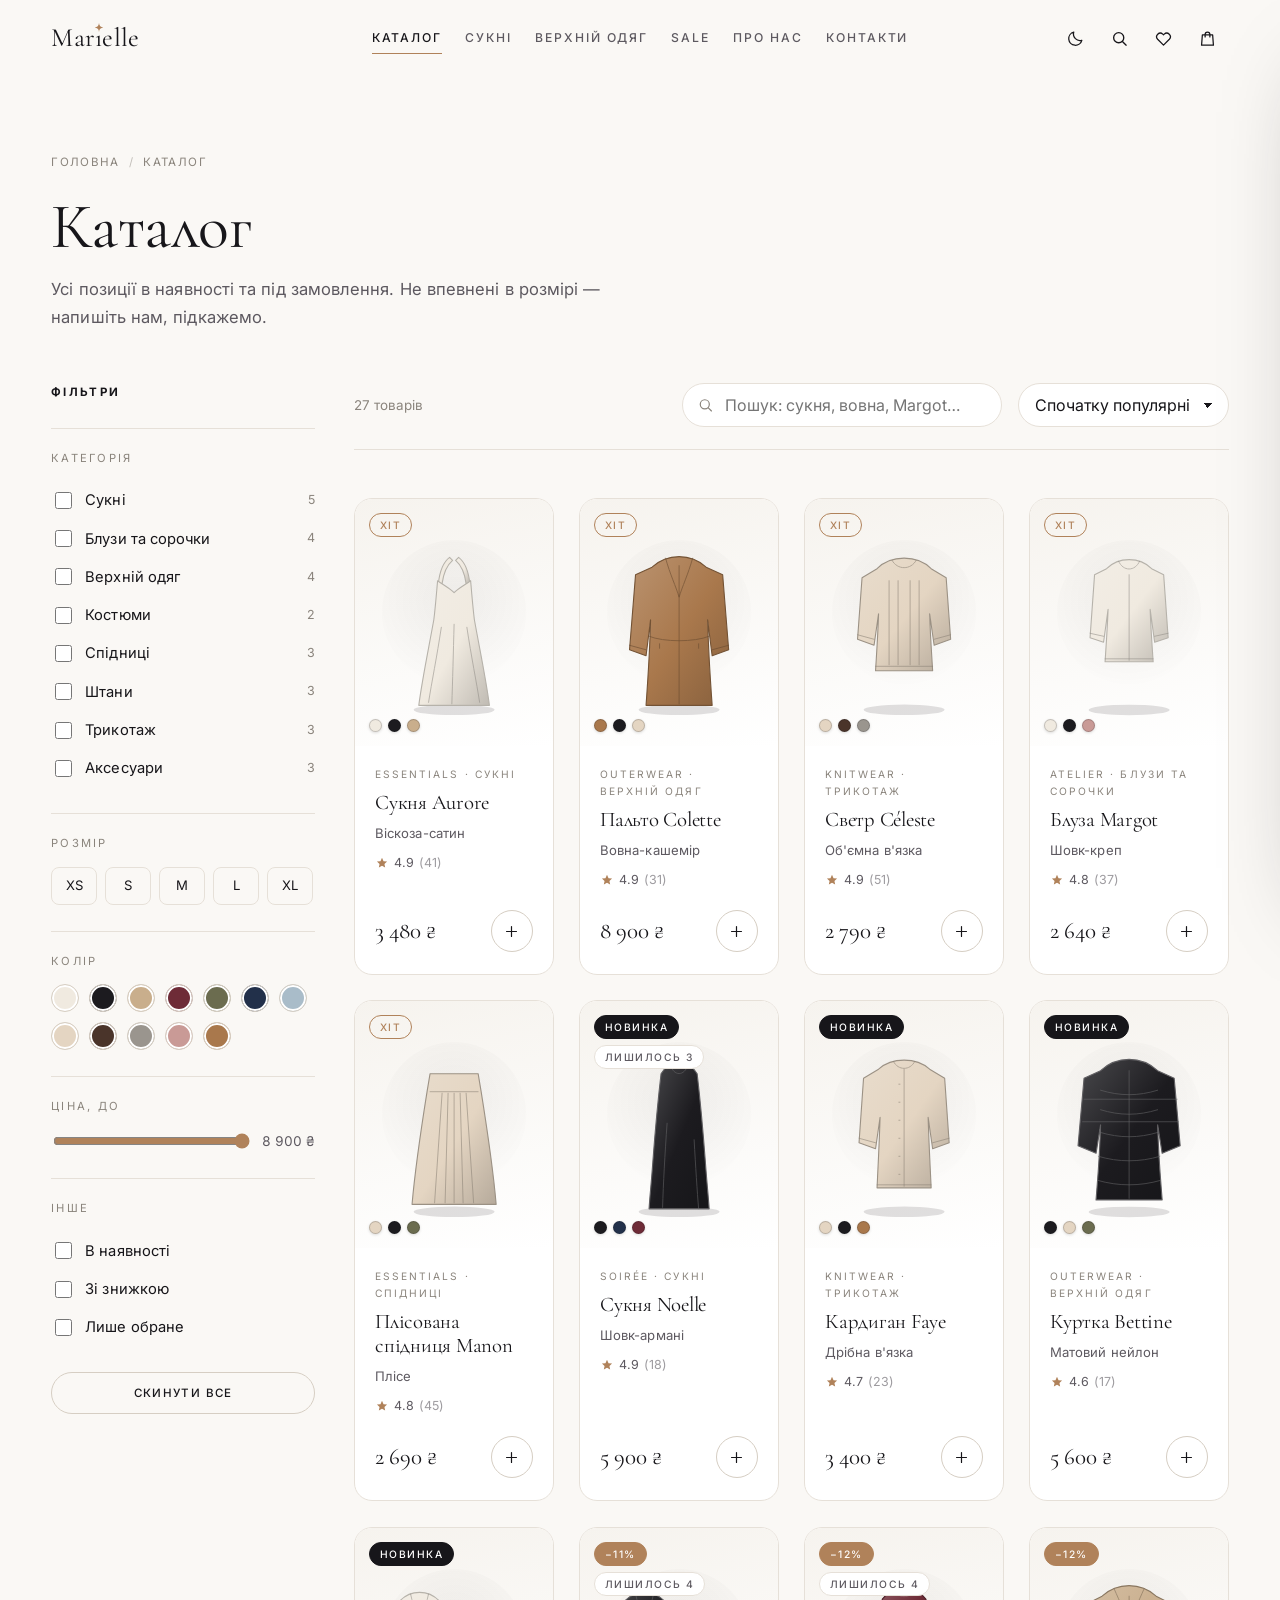
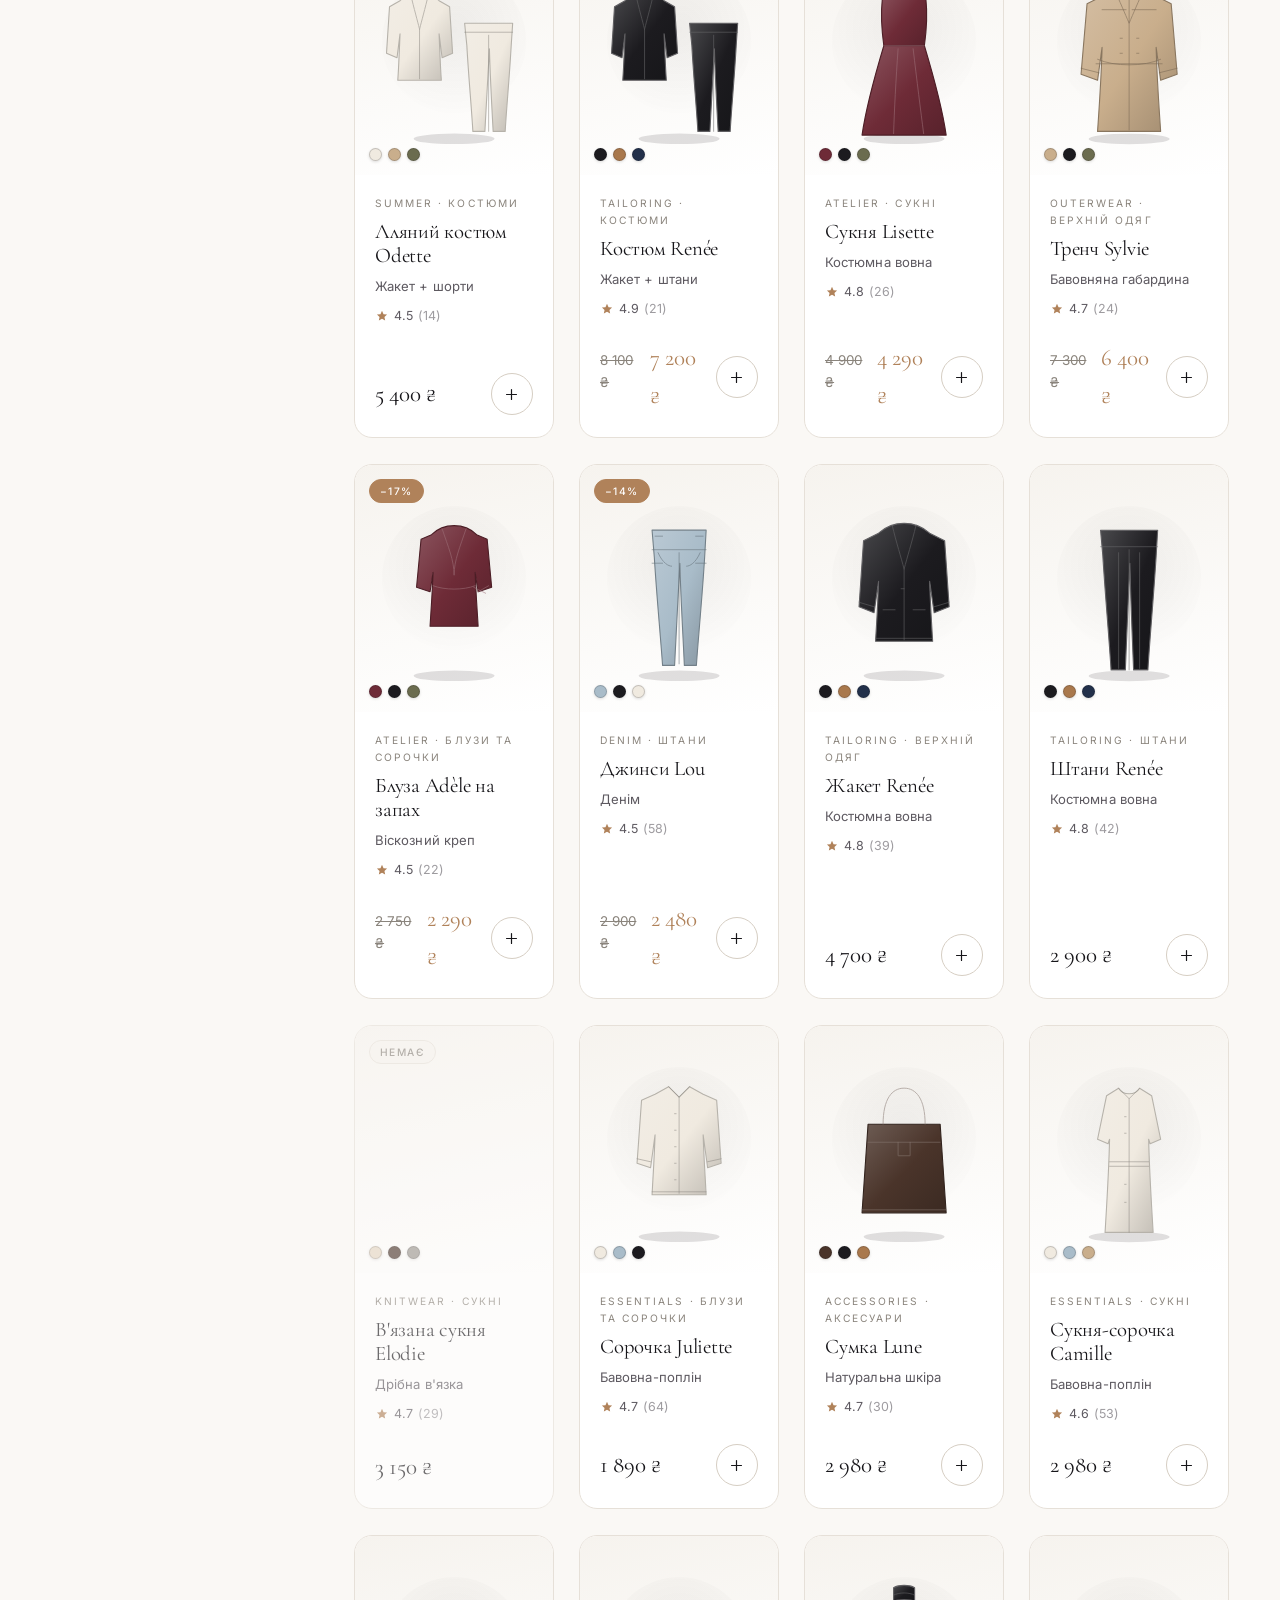
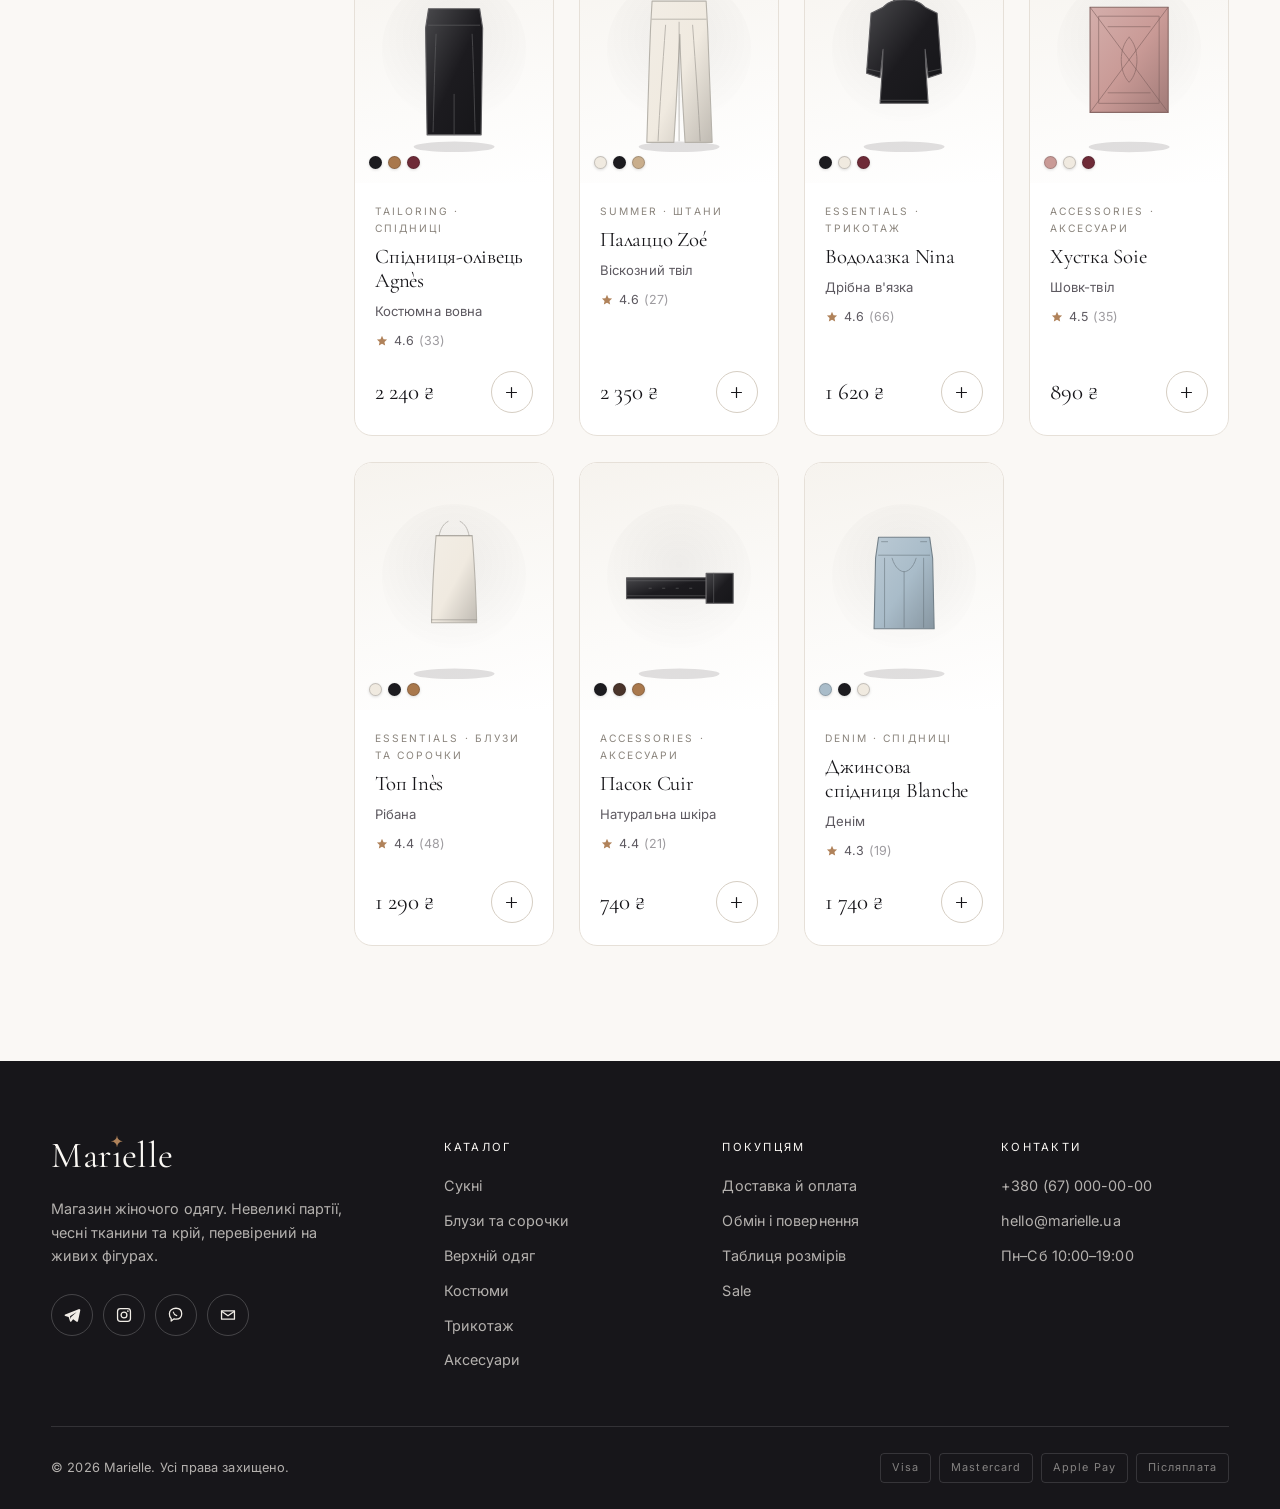
==== catalog.html @ ee78f5df "Marielle — сайт магазину жіночого одягу Статичний сайт без збірки: головна, каталог з фільтрами, сто" ====
<!DOCTYPE html>
<html lang="uk" data-theme="light">
<head>
<meta charset="utf-8">
<meta name="viewport" content="width=device-width, initial-scale=1, viewport-fit=cover">
<title>Каталог — Marielle</title>
<meta name="description" content="Каталог Marielle: сукні, блузи, верхній одяг, костюми, спідниці, штани, трикотаж та аксесуари. Фільтри за розміром, кольором і ціною.">
<meta name="theme-color" content="#FAF8F5">
<link rel="icon" href="favicon.svg" type="image/svg+xml">
<link rel="preconnect" href="https://fonts.googleapis.com">
<link rel="preconnect" href="https://fonts.gstatic.com" crossorigin>
<link href="https://fonts.googleapis.com/css2?family=Cormorant+Garamond:ital,wght@0,300;0,400;0,500;0,600;1,300;1,400&family=Inter:wght@300;400;500;600&display=swap" rel="stylesheet">
<link rel="stylesheet" href="css/style.css">
</head>

<body>
<a class="skip-link" href="#main">Перейти до вмісту</a>

<svg class="hidden" aria-hidden="true" focusable="false"><defs>
  <symbol id="spark" viewBox="0 0 100 100"><path fill="currentColor" d="M50 1 Q53.6 46.4 99 50 Q53.6 53.6 50 99 Q46.4 53.6 1 50 Q46.4 46.4 50 1 Z"/></symbol>
  <symbol id="i-search" viewBox="0 0 24 24"><circle cx="11" cy="11" r="6.4" fill="none" stroke="currentColor" stroke-width="1.7"/><path fill="none" stroke="currentColor" stroke-width="1.7" stroke-linecap="round" d="m16 16 4.4 4.4"/></symbol>
  <symbol id="i-heart-o" viewBox="0 0 24 24"><path fill="none" stroke="currentColor" stroke-width="1.6" stroke-linecap="round" stroke-linejoin="round" d="M12 20.4 4.6 13a4.6 4.6 0 0 1 6.5-6.5l.9.9.9-.9A4.6 4.6 0 0 1 19.4 13Z"/></symbol>
  <symbol id="i-arr" viewBox="0 0 24 24"><path fill="none" stroke="currentColor" stroke-width="1.6" stroke-linecap="round" stroke-linejoin="round" d="M5 12h14m-6-6 6 6-6 6"/></symbol>
  <symbol id="i-filter" viewBox="0 0 24 24"><path fill="none" stroke="currentColor" stroke-width="1.7" stroke-linecap="round" d="M4 7h16M7 12h10M10 17h4"/></symbol>
  <symbol id="i-tg" viewBox="0 0 24 24"><path fill="currentColor" d="M21.6 4.1 2.9 11.3c-.9.35-.9 1.62.02 1.93l4.6 1.53 1.77 5.5c.26.8 1.3.98 1.82.32l2.4-3.05 4.6 3.4c.7.5 1.7.12 1.87-.73l3.1-14.5c.2-.9-.7-1.65-1.5-1.3Zm-3.3 3.8-7.1 6.4c-.25.22-.4.53-.44.86l-.25 2.3-1.2-3.7 9-5.86Z"/></symbol>
  <symbol id="i-ig" viewBox="0 0 24 24"><path fill="none" stroke="currentColor" stroke-width="1.7" d="M7.2 3.4h9.6a3.8 3.8 0 0 1 3.8 3.8v9.6a3.8 3.8 0 0 1-3.8 3.8H7.2a3.8 3.8 0 0 1-3.8-3.8V7.2a3.8 3.8 0 0 1 3.8-3.8Z"/><circle cx="12" cy="12" r="3.9" fill="none" stroke="currentColor" stroke-width="1.7"/><circle cx="17.2" cy="6.9" r="1.1" fill="currentColor"/></symbol>
  <symbol id="i-vb" viewBox="0 0 24 24"><path fill="none" stroke="currentColor" stroke-width="1.7" stroke-linecap="round" stroke-linejoin="round" d="M12 3c4.6 0 7.6 2.8 7.6 7.2 0 4.4-3 7.2-7.6 7.2-.9 0-1.7-.1-2.5-.3L5.6 20v-3.4C4 15.3 3.2 13.3 3.2 10.2 3.2 5.8 7 3 12 3Z"/><path fill="none" stroke="currentColor" stroke-width="1.5" stroke-linecap="round" d="M8.4 8.2c.6 2.6 2 4 4.6 4.6"/></symbol>
  <symbol id="i-ml" viewBox="0 0 24 24"><path fill="none" stroke="currentColor" stroke-width="1.7" stroke-linejoin="round" d="M3.4 6.4h17.2v11.2H3.4Z"/><path fill="none" stroke="currentColor" stroke-width="1.7" stroke-linecap="round" stroke-linejoin="round" d="m3.4 7 8.6 6 8.6-6"/></symbol>
</defs></svg>

<header class="header">
  <div class="wrap header__bar">
    <a class="logo header__logo" href="index.html" aria-label="Marielle — на головну">
      <span>Mar<span class="logo__i">ı<span class="logo__spark"><svg viewBox="0 0 100 100"><use href="#spark"/></svg></span></span>elle</span>
    </a>
    <nav class="nav" aria-label="Головне меню">
      <a class="nav__link" href="catalog.html">Каталог</a>
      <a class="nav__link" href="catalog.html?cat=dress">Сукні</a>
      <a class="nav__link" href="catalog.html?cat=outer">Верхній одяг</a>
      <a class="nav__link" href="catalog.html?sale=1">Sale</a>
      <a class="nav__link" href="index.html#about">Про нас</a>
      <a class="nav__link" href="index.html#contacts">Контакти</a>
    </nav>
    <div class="header__tools">
      <button class="icon-btn" type="button" data-theme-toggle aria-label="Змінити тему"></button>
      <a class="icon-btn" href="#search" aria-label="Пошук"><svg><use href="#i-search"/></svg></a>
      <a class="icon-btn" href="catalog.html?fav=1" aria-label="Обране"><svg><use href="#i-heart-o"/></svg><span class="icon-btn__count" data-fav-count>0</span></a>
      <button class="icon-btn" type="button" data-cart-open aria-label="Кошик">
        <svg viewBox="0 0 24 24" fill="none" stroke="currentColor" stroke-width="1.6" stroke-linecap="round" stroke-linejoin="round"><path d="M5.5 7.5h13l1 13h-15Z"/><path d="M9 10V6.8a3 3 0 0 1 6 0V10"/></svg>
        <span class="icon-btn__count" data-cart-count>0</span>
      </button>
      <button class="icon-btn burger" type="button" data-menu-open aria-label="Меню" aria-expanded="false">
        <svg viewBox="0 0 24 24" fill="none" stroke="currentColor" stroke-width="1.7" stroke-linecap="round"><path d="M4 7h16M4 12h16M4 17h16"/></svg>
      </button>
    </div>
  </div>
</header>

<div class="mnav" role="dialog" aria-modal="true" aria-label="Меню">
  <div class="wrap mnav__top">
    <a class="logo" href="index.html"><span>Mar<span class="logo__i">ı<span class="logo__spark"><svg viewBox="0 0 100 100"><use href="#spark"/></svg></span></span>elle</span></a>
    <button class="icon-btn" type="button" data-menu-close aria-label="Закрити меню">
      <svg viewBox="0 0 24 24" fill="none" stroke="currentColor" stroke-width="1.8" stroke-linecap="round"><path d="M6 6l12 12M18 6 6 18"/></svg>
    </button>
  </div>
  <div class="wrap mnav__body">
    <a class="mnav__link" href="catalog.html">Каталог <span>усі товари</span></a>
    <a class="mnav__link" href="catalog.html?cat=dress">Сукні</a>
    <a class="mnav__link" href="catalog.html?cat=blouse">Блузи</a>
    <a class="mnav__link" href="catalog.html?cat=outer">Верхній одяг</a>
    <a class="mnav__link" href="catalog.html?cat=knit">Трикотаж</a>
    <a class="mnav__link" href="catalog.html?sale=1">Sale <span>знижки</span></a>
    <a class="mnav__link" href="index.html#about">Про нас</a>
    <a class="mnav__link" href="index.html#contacts">Контакти</a>
    <div class="mnav__foot">
      <div class="mnav__tools">
        <a class="icon-btn" href="catalog.html#search" aria-label="Пошук"><svg><use href="#i-search"/></svg></a>
        <a class="icon-btn" href="catalog.html?fav=1" aria-label="Обране"><svg><use href="#i-heart-o"/></svg><span class="icon-btn__count" data-fav-count>0</span></a>
        <button class="icon-btn" type="button" data-theme-toggle aria-label="Змінити тему"></button>
      </div>
      <a class="btn btn--block" href="tel:+380670000000">Подзвонити</a>
      <a class="btn btn--ghost btn--block" href="https://t.me/marielle_ua" target="_blank" rel="noopener">Написати в Telegram</a>
    </div>
  </div>
</div>

<main id="main">
  <div class="wrap page-head">
    <nav class="crumbs" aria-label="Навігаційний ланцюжок">
      <a href="index.html">Головна</a><i>/</i><span data-crumb>Каталог</span>
    </nav>
    <h1 data-title>Каталог</h1>
    <p class="lead" data-subtitle style="max-width:56ch">Усі позиції в наявності та під замовлення. Не впевнені в розмірі — напишіть нам, підкажемо.</p>
  </div>

  <div class="wrap shop">
    <!-- ---------- ФІЛЬТРИ ---------- -->
    <aside class="filters" aria-label="Фільтри">
      <div style="display:flex;align-items:center;justify-content:space-between">
        <strong style="font-size:.72rem;letter-spacing:.2em;text-transform:uppercase">Фільтри</strong>
        <button class="icon-btn filters__close hidden" type="button" data-filters-close aria-label="Закрити фільтри">
          <svg viewBox="0 0 24 24" fill="none" stroke="currentColor" stroke-width="1.8" stroke-linecap="round"><path d="M6 6l12 12M18 6 6 18"/></svg>
        </button>
      </div>

      <div class="fgroup">
        <div class="fgroup__h">Категорія</div>
        <div data-f-cats></div>
      </div>

      <div class="fgroup">
        <div class="fgroup__h">Розмір</div>
        <div class="fsize" data-f-sizes></div>
      </div>

      <div class="fgroup">
        <div class="fgroup__h">Колір</div>
        <div class="fcol" data-f-colors></div>
      </div>

      <div class="fgroup">
        <div class="fgroup__h">Ціна, до</div>
        <div class="frange">
          <input type="range" data-f-price aria-label="Максимальна ціна">
          <span class="frange__v" data-f-price-v></span>
        </div>
      </div>

      <div class="fgroup">
        <div class="fgroup__h">Інше</div>
        <label class="fopt"><input type="checkbox" data-f-instock> В наявності</label>
        <label class="fopt"><input type="checkbox" data-f-sale> Зі знижкою</label>
        <label class="fopt"><input type="checkbox" data-f-fav> Лише обране</label>
      </div>

      <button class="btn btn--ghost btn--block btn--sm" type="button" data-f-reset>Скинути все</button>
    </aside>

    <!-- ---------- РЕЗУЛЬТАТИ ---------- -->
    <div>
      <div class="shop__bar" id="search">
        <span class="shop__count" data-count></span>
        <button class="btn btn--ghost btn--sm fbtn" type="button" data-filters-open>
          <svg style="width:16px;height:16px"><use href="#i-filter"/></svg> Фільтри
        </button>
        <div class="search">
          <svg><use href="#i-search"/></svg>
          <input type="search" data-q placeholder="Пошук: сукня, вовна, Margot…" aria-label="Пошук по каталогу">
        </div>
        <select class="sort" data-sort aria-label="Сортування">
          <option value="pop">Спочатку популярні</option>
          <option value="new">Спочатку новинки</option>
          <option value="cheap">Дешевші спочатку</option>
          <option value="rich">Дорожчі спочатку</option>
          <option value="rate">За оцінкою</option>
        </select>
      </div>

      <div class="chips" data-chips></div>
      <div class="grid" data-results></div>
    </div>
  </div>
</main>

<footer class="foot">
  <div class="wrap">
    <div class="foot__top">
      <div>
        <a class="logo foot__logo" href="index.html"><span>Mar<span class="logo__i">ı<span class="logo__spark"><svg viewBox="0 0 100 100"><use href="#spark"/></svg></span></span>elle</span></a>
        <p class="foot__about">Магазин жіночого одягу. Невеликі партії, чесні тканини та крій, перевірений на живих фігурах.</p>
        <div class="foot__soc">
          <a href="https://t.me/marielle_ua" target="_blank" rel="noopener" aria-label="Telegram"><svg><use href="#i-tg"/></svg></a>
          <a href="https://instagram.com/marielle.ua" target="_blank" rel="noopener" aria-label="Instagram"><svg><use href="#i-ig"/></svg></a>
          <a href="viber://chat?number=%2B380670000000" aria-label="Viber"><svg><use href="#i-vb"/></svg></a>
          <a href="mailto:hello@marielle.ua" aria-label="E-mail"><svg><use href="#i-ml"/></svg></a>
        </div>
      </div>
      <div>
        <div class="foot__h">Каталог</div>
        <div class="foot__l">
          <a href="catalog.html?cat=dress">Сукні</a>
          <a href="catalog.html?cat=blouse">Блузи та сорочки</a>
          <a href="catalog.html?cat=outer">Верхній одяг</a>
          <a href="catalog.html?cat=suit">Костюми</a>
          <a href="catalog.html?cat=knit">Трикотаж</a>
          <a href="catalog.html?cat=acc">Аксесуари</a>
        </div>
      </div>
      <div>
        <div class="foot__h">Покупцям</div>
        <div class="foot__l">
          <a href="index.html#faq">Доставка й оплата</a>
          <a href="index.html#faq">Обмін і повернення</a>
          <a href="index.html#faq">Таблиця розмірів</a>
          <a href="catalog.html?sale=1">Sale</a>
        </div>
      </div>
      <div>
        <div class="foot__h">Контакти</div>
        <div class="foot__l">
          <a href="tel:+380670000000">+380 (67) 000-00-00</a>
          <a href="mailto:hello@marielle.ua">hello@marielle.ua</a>
          <span>Пн–Сб 10:00–19:00</span>
        </div>
      </div>
    </div>
    <div class="foot__bot">
      <span>© <span data-year>2026</span> Marielle. Усі права захищено.</span>
      <div class="foot__pay"><span>Visa</span><span>Mastercard</span><span>Apple Pay</span><span>Післяплата</span></div>
    </div>
  </div>
</footer>

<div class="overlay"></div>
<aside class="drawer" role="dialog" aria-modal="true" aria-label="Кошик" aria-hidden="true">
  <div class="drawer__top">
    <h3>Кошик</h3>
    <button class="icon-btn" type="button" data-cart-close aria-label="Закрити кошик">
      <svg viewBox="0 0 24 24" fill="none" stroke="currentColor" stroke-width="1.8" stroke-linecap="round"><path d="M6 6l12 12M18 6 6 18"/></svg>
    </button>
  </div>
  <div class="drawer__body" data-cart-body></div>
  <div class="drawer__foot">
    <div class="drawer__row"><span>Разом</span><b data-cart-total>0 ₴</b></div>
    <div class="drawer__ship" data-cart-ship></div>
    <button class="btn btn--block" type="button" data-cart-order disabled>Оформити замовлення</button>
    <p class="drawer__note">Замовлення скопіюється в буфер і відкриється Telegram — залишиться натиснути «Надіслати».</p>
  </div>
</aside>

<script src="js/data.js"></script>
<script src="js/art.js"></script>
<script src="js/app.js"></script>
<script src="js/catalog.js"></script>
</body>
</html>
---- css/style.css ----
/* ============================================================
   MARIELLE — стилі
   Порядок: змінні → база → типографіка → службові → хедер →
   герой → секції → картки → каталог → товар → форма →
   футер → шухляди → адаптив (телефон / планшет / ТВ)
   ============================================================ */

/* ============================================================
   1. ЗМІННІ
   ============================================================ */
:root {
  /* фірмові кольори */
  --ink:        #17161A;
  --ink-soft:   #3A383F;
  --gold:       #B0825A;
  --gold-lt:    #D8B792;
  --gold-dk:    #8F6740;
  --ivory:      #FAF8F5;
  --paper:      #FFFFFF;
  --line:       #E6E0D8;
  --muted:      #8A847C;

  /* семантика (світла тема) */
  --bg:         var(--ivory);
  --bg-2:       #F2EEE8;
  --surface:    var(--paper);
  --surface-2:  #F6F3EE;
  --text:       var(--ink);
  --text-2:     #5D5960;
  --text-3:     var(--muted);
  --border:     var(--line);
  --border-2:   #D6CEC3;
  --accent:     var(--gold);
  --accent-ink: #FFFFFF;
  --shadow-1:   0 1px 2px rgba(23,22,26,.04), 0 8px 24px -12px rgba(23,22,26,.16);
  --shadow-2:   0 2px 6px rgba(23,22,26,.06), 0 28px 60px -28px rgba(23,22,26,.28);
  --shadow-3:   0 40px 90px -40px rgba(23,22,26,.4);

  /* типографіка */
  --ff-display: 'Cormorant Garamond', 'Times New Roman', Georgia, serif;
  --ff-ui:      'Inter', -apple-system, BlinkMacSystemFont, 'Segoe UI', Roboto, sans-serif;

  /* ритм */
  --wrap:       1280px;
  --gut:        clamp(20px, 4vw, 56px);
  --sec:        clamp(72px, 9vw, 148px);
  --r-s:        4px;
  --r-m:        8px;
  --r-l:        18px;
  --r-xl:       28px;

  --t-fast:     .18s cubic-bezier(.4,0,.2,1);
  --t:          .34s cubic-bezier(.22,.61,.36,1);
  --t-slow:     .7s cubic-bezier(.22,.61,.36,1);

  --hdr:        76px;
  color-scheme: light;
}

[data-theme="dark"] {
  --bg:         #0F0E12;
  --bg-2:       #141318;
  --surface:    #17161C;
  --surface-2:  #1D1C23;
  --text:       #EFEBE5;
  --text-2:     #B6B0A8;
  --text-3:     #85807A;
  --border:     #2A2830;
  --border-2:   #383540;
  --accent:     #C79462;
  --accent-ink: #14131A;
  --shadow-1:   0 1px 2px rgba(0,0,0,.5), 0 10px 26px -14px rgba(0,0,0,.8);
  --shadow-2:   0 2px 8px rgba(0,0,0,.5), 0 30px 64px -30px rgba(0,0,0,.9);
  --shadow-3:   0 44px 96px -44px rgba(0,0,0,.95);
  color-scheme: dark;
}

/* ============================================================
   2. БАЗА
   ============================================================ */
*, *::before, *::after { box-sizing: border-box; }

html {
  -webkit-text-size-adjust: 100%;
  scroll-behavior: smooth;
  scroll-padding-top: calc(var(--hdr) + 16px);
}
@media (prefers-reduced-motion: reduce) {
  html { scroll-behavior: auto; }
  *, *::before, *::after {
    animation-duration: .01ms !important;
    animation-iteration-count: 1 !important;
    transition-duration: .01ms !important;
  }
}

body {
  margin: 0;
  background: var(--bg);
  color: var(--text);
  font: 400 16px/1.65 var(--ff-ui);
  letter-spacing: .005em;
  overflow-x: hidden;
  transition: background var(--t), color var(--t);
  -webkit-font-smoothing: antialiased;
}
body.is-locked { overflow: hidden; }

img, svg, video { max-width: 100%; display: block; }
a { color: inherit; text-decoration: none; }
button, input, select, textarea { font: inherit; color: inherit; }
button { cursor: pointer; background: none; border: 0; padding: 0; }
:focus-visible { outline: 2px solid var(--accent); outline-offset: 3px; border-radius: 2px; }
::selection { background: var(--gold); color: #fff; }
.hidden { display: none !important; }

.skip-link {
  position: fixed; top: -100px; left: 16px; z-index: 999;
  background: var(--ink); color: #fff; padding: 12px 18px; border-radius: var(--r-m);
  transition: top var(--t-fast);
}
.skip-link:focus { top: 16px; }

.wrap { width: 100%; max-width: var(--wrap); margin-inline: auto; padding-inline: var(--gut); }

/* ============================================================
   3. ТИПОГРАФІКА
   ============================================================ */
h1, h2, h3, h4 {
  font-family: var(--ff-display);
  font-weight: 400;
  line-height: 1.08;
  letter-spacing: -.012em;
  margin: 0 0 .4em;
}
h1 { font-size: clamp(3.1rem, 8.4vw, 7.4rem); }
h2 { font-size: clamp(2.3rem, 5vw, 4.1rem); }
h3 { font-size: clamp(1.4rem, 2.2vw, 1.95rem); }
h4 { font-size: clamp(1.15rem, 1.5vw, 1.35rem); }
p  { margin: 0 0 1em; }
p:last-child { margin-bottom: 0; }

.serif   { font-family: var(--ff-display); }
.italic  { font-style: italic; }
.accent  { color: var(--accent); }
.lead    { font-size: clamp(1.02rem, 1.3vw, 1.2rem); color: var(--text-2); line-height: 1.7; }

.eyebrow {
  display: inline-flex; align-items: center; gap: 10px;
  font-size: .72rem; font-weight: 500;
  letter-spacing: .28em; text-transform: uppercase;
  color: var(--text-3);
}
.eyebrow::before {
  content: ''; width: 34px; height: 1px; background: var(--accent); flex: none;
}
.eyebrow--plain::before { display: none; }

.sec-head {
  display: flex; align-items: flex-end; justify-content: space-between;
  gap: 32px; flex-wrap: wrap; margin-bottom: clamp(36px, 4vw, 64px);
}
.sec-head__t { max-width: 46ch; }
.sec-head h2 { margin: .28em 0 0; }
.sec-head p  { margin-top: 14px; max-width: 52ch; color: var(--text-2); }

.rule { height: 1px; background: var(--border); border: 0; margin: 0; }

/* ============================================================
   4. КНОПКИ, ЗНАЧКИ
   ============================================================ */
.btn {
  --bg-b: var(--ink); --fg-b: #fff; --bd-b: var(--ink);
  position: relative; display: inline-flex; align-items: center; justify-content: center;
  gap: 10px; min-height: 52px; padding: 0 30px;
  background: var(--bg-b); color: var(--fg-b);
  border: 1px solid var(--bd-b); border-radius: 999px;
  font-size: .82rem; font-weight: 500; letter-spacing: .12em; text-transform: uppercase;
  white-space: nowrap; overflow: hidden; isolation: isolate;
  transition: color var(--t-fast), border-color var(--t-fast), transform var(--t-fast), box-shadow var(--t);
}
.btn::after {
  content: ''; position: absolute; inset: 0; z-index: -1;
  background: var(--accent);
  transform: translateY(101%); transition: transform var(--t);
}
.btn:hover::after { transform: translateY(0); }
.btn:hover { color: #fff; border-color: var(--accent); box-shadow: var(--shadow-2); }
.btn:active { transform: translateY(1px); }
.btn[disabled] { opacity: .4; pointer-events: none; }

.btn--gold  { --bg-b: var(--accent); --fg-b: #fff; --bd-b: var(--accent); }
.btn--gold::after { background: var(--ink); }
.btn--ghost { --bg-b: transparent; --fg-b: var(--text); --bd-b: var(--border-2); }
.btn--light { --bg-b: #fff; --fg-b: var(--ink); --bd-b: #fff; }
.btn--sm    { min-height: 42px; padding: 0 20px; font-size: .72rem; }
.btn--lg    { min-height: 60px; padding: 0 40px; }
.btn--block { display: flex; width: 100%; }

.link-u {
  display: inline-flex; align-items: center; gap: 9px;
  font-size: .78rem; font-weight: 500; letter-spacing: .16em; text-transform: uppercase;
  padding-bottom: 4px; border-bottom: 1px solid var(--border-2);
  transition: color var(--t-fast), border-color var(--t-fast), gap var(--t-fast);
}
.link-u:hover { color: var(--accent); border-color: var(--accent); gap: 14px; }
.link-u svg { width: 16px; height: 16px; }

.badge {
  display: inline-flex; align-items: center; height: 24px; padding: 0 10px;
  background: var(--surface); color: var(--text-2);
  border: 1px solid var(--border); border-radius: 999px;
  font-size: .64rem; font-weight: 500; letter-spacing: .14em; text-transform: uppercase;
}
.badge--new  { background: var(--ink); color: #fff; border-color: var(--ink); }
.badge--sale { background: var(--accent); color: #fff; border-color: var(--accent); }
.badge--hit  { background: transparent; color: var(--accent); border-color: var(--accent); }
.badge--out  { background: var(--surface-2); color: var(--text-3); }

.icon-btn {
  position: relative; display: inline-grid; place-items: center;
  width: 42px; height: 42px; border-radius: 999px;
  color: var(--text); border: 1px solid transparent;
  transition: background var(--t-fast), border-color var(--t-fast), color var(--t-fast);
}
.icon-btn:hover { background: var(--surface-2); border-color: var(--border); color: var(--accent); }
.icon-btn svg { width: 19px; height: 19px; }
.icon-btn__count {
  position: absolute; top: 2px; right: 2px;
  min-width: 17px; height: 17px; padding: 0 4px;
  display: grid; place-items: center;
  background: var(--accent); color: #fff;
  border-radius: 999px; font-size: .62rem; font-weight: 600; line-height: 1;
  opacity: 0; transform: scale(.4); transition: opacity var(--t-fast), transform var(--t);
}
.icon-btn__count.is-on { opacity: 1; transform: scale(1); }

/* ============================================================
   5. ЛОГОТИП
   ============================================================ */
.logo {
  display: inline-flex; align-items: baseline;
  font-family: var(--ff-display); font-weight: 400;
  font-size: 2rem; line-height: 1; letter-spacing: .012em;
  color: var(--text); white-space: nowrap;
}
.logo__i { position: relative; display: inline-block; }
/* «іскра» замість крапки над i */
.logo__spark {
  position: absolute; left: 50%; bottom: .74em;
  width: .34em; height: .34em; transform: translateX(-50%);
  color: var(--accent); pointer-events: none;
}
.logo__spark svg { width: 100%; height: 100%; display: block; }
.logo:hover .logo__spark { animation: twinkle 1.1s ease-in-out; }
@keyframes twinkle {
  0%, 100% { transform: translateX(-50%) scale(1) rotate(0); }
  45%      { transform: translateX(-50%) scale(1.5) rotate(90deg); }
}
.logo__sub {
  display: block; margin-top: .55em;
  font-family: var(--ff-ui); font-size: .58rem; font-weight: 400;
  letter-spacing: .58em; text-indent: .58em; text-transform: uppercase;
  color: var(--text-3);
}
.logo--stack { flex-direction: column; align-items: center; }

/* ============================================================
   6. ХЕДЕР
   ============================================================ */
.header {
  position: fixed; inset: 0 0 auto; z-index: 90;
  background: transparent;
  border-bottom: 1px solid transparent;
  transition: background var(--t), border-color var(--t), backdrop-filter var(--t);
}
.header.is-stuck {
  background: color-mix(in srgb, var(--bg) 86%, transparent);
  backdrop-filter: saturate(1.4) blur(16px);
  -webkit-backdrop-filter: saturate(1.4) blur(16px);
  border-bottom-color: var(--border);
}
.header__bar {
  display: grid; grid-template-columns: 1fr auto 1fr; align-items: center;
  gap: 24px; height: var(--hdr);
}
.header__logo { font-size: 1.65rem; justify-self: start; }
.header__tools { display: flex; align-items: center; gap: 2px; justify-self: end; }

.nav { display: flex; align-items: center; gap: clamp(14px, 1.8vw, 32px); }
.nav__link {
  position: relative; padding: 6px 0;
  font-size: .76rem; font-weight: 500; letter-spacing: .16em; text-transform: uppercase;
  color: var(--text-2); transition: color var(--t-fast);
}
.nav__link::after {
  content: ''; position: absolute; left: 0; right: 100%; bottom: 0;
  height: 1px; background: var(--accent); transition: right var(--t);
}
.nav__link:hover { color: var(--text); }
.nav__link:hover::after, .nav__link.is-active::after { right: 0; }
.nav__link.is-active { color: var(--text); }

.burger { display: none; }

/* мобільне меню */
.mnav {
  position: fixed; inset: 0; z-index: 120;
  background: var(--bg);
  display: flex; flex-direction: column;
  opacity: 0; visibility: hidden; transform: translateY(-14px);
  transition: opacity var(--t), transform var(--t), visibility var(--t);
  overflow-y: auto; overscroll-behavior: contain;
}
.mnav.is-open { opacity: 1; visibility: visible; transform: none; }
.mnav__top { display: flex; align-items: center; justify-content: space-between; height: var(--hdr); }
/* відступи мусять дублювати .wrap — скорочений padding його перекриває */
.mnav__body { padding: 20px var(--gut) 48px; display: flex; flex-direction: column; }
.mnav__link {
  display: flex; align-items: baseline; justify-content: space-between; gap: 16px;
  padding: 20px 0; border-bottom: 1px solid var(--border);
  font-family: var(--ff-display); font-size: 2rem; line-height: 1;
  transition: color var(--t-fast), padding-left var(--t-fast);
}
.mnav__link:hover, .mnav__link:focus-visible { color: var(--accent); padding-left: 10px; }
.mnav__link span {
  font-family: var(--ff-ui); font-size: .68rem; letter-spacing: .18em;
  text-transform: uppercase; color: var(--text-3);
}
.mnav__foot { display: grid; gap: 12px; margin-top: 34px; }

/* ============================================================
   7. ГЕРОЙ
   ============================================================ */
.hero {
  position: relative; min-height: 100svh;
  display: flex; align-items: center;
  padding-top: var(--hdr); overflow: hidden;
  background: var(--bg);
}
.hero__canvas {
  position: absolute; inset: 0; width: 100%; height: 100%;
  z-index: 0; opacity: 0; transition: opacity 1.4s ease;
}
.hero__canvas.is-on { opacity: 1; }
.hero__veil {
  position: absolute; inset: 0; z-index: 1; pointer-events: none;
  background:
    radial-gradient(120% 90% at 78% 40%, transparent 30%, var(--bg) 82%),
    linear-gradient(to right, var(--bg) 4%, color-mix(in srgb, var(--bg) 62%, transparent) 40%, transparent 62%);
}
.hero__inner { position: relative; z-index: 2; padding-block: clamp(60px, 9vh, 120px); }
.hero__content { max-width: min(680px, 54vw); }
.hero h1 { margin: .22em 0 .3em; text-wrap: balance; }
.hero h1 em { font-style: italic; color: var(--accent); }
.hero__lead { max-width: 46ch; margin-bottom: 40px; }
.hero__cta { display: flex; flex-wrap: wrap; gap: 14px; align-items: center; }

.hero__meta {
  position: absolute; left: var(--gut); right: var(--gut); bottom: 26px; z-index: 2;
  display: flex; align-items: center; justify-content: space-between; gap: 24px;
  padding-top: 20px; border-top: 1px solid var(--border);
  font-size: .7rem; letter-spacing: .18em; text-transform: uppercase; color: var(--text-3);
}
.hero__scroll { display: inline-flex; align-items: center; gap: 12px; }
.hero__scroll i {
  width: 1px; height: 28px; background: var(--border-2); position: relative; overflow: hidden;
}
.hero__scroll i::after {
  content: ''; position: absolute; inset: 0; background: var(--accent);
  animation: scrolldot 2.1s cubic-bezier(.7,0,.3,1) infinite;
}
@keyframes scrolldot {
  0%   { transform: translateY(-100%); }
  55%  { transform: translateY(0); }
  100% { transform: translateY(100%); }
}

/* «плаваючі» товари в геройському блоці (CSS-3D, без бібліотек) */
.hero__stage {
  position: absolute; z-index: 1; right: -2%; top: 50%;
  width: min(54vw, 720px); aspect-ratio: 1;
  transform: translateY(-50%);
  perspective: 1400px; pointer-events: none;
}
.hero__float {
  position: absolute; inset: 0;
  transform-style: preserve-3d;
  animation: heroSpin 26s linear infinite;
}
@keyframes heroSpin { to { transform: rotateY(360deg); } }
/* гніздо задає місце на колі… */
.hero__slot {
  position: absolute; left: 50%; top: 50%;
  width: 30%; aspect-ratio: 200/260; margin: -19.5% 0 0 -15%;
  transform-style: preserve-3d;
  transform: rotateY(var(--a, 0deg)) translateZ(var(--r, 220px));
}
/* …а сама річ обертається назад рівно на стільки ж, тому завжди
   повернена до глядача і ніколи не стає ребром */
.hero__item {
  width: 100%; height: 100%;
  animation: billboard 26s linear infinite;
  filter: drop-shadow(0 30px 44px rgba(23,22,26,.2));
}
@keyframes billboard {
  from { transform: rotateY(calc(var(--a, 0deg) * -1)); }
  to   { transform: rotateY(calc(var(--a, 0deg) * -1 - 360deg)); }
}
.hero__item .art { width: 100%; height: 100%; }
[data-theme="dark"] .hero__item { filter: drop-shadow(0 30px 44px rgba(0,0,0,.7)); }
@media (prefers-reduced-motion: reduce) {
  .hero__float, .hero__item { animation: none; }
}

/* ============================================================
   8. БІЖУЧИЙ РЯДОК
   ============================================================ */
.marquee {
  position: relative; overflow: hidden;
  padding: 22px 0; border-block: 1px solid var(--border);
  background: var(--bg-2);
  -webkit-mask-image: linear-gradient(90deg, transparent, #000 8%, #000 92%, transparent);
          mask-image: linear-gradient(90deg, transparent, #000 8%, #000 92%, transparent);
}
.marquee__row { display: flex; width: max-content; animation: slide 38s linear infinite; }
.marquee:hover .marquee__row { animation-play-state: paused; }
@keyframes slide { to { transform: translateX(-50%); } }
.marquee__i {
  display: inline-flex; align-items: center; gap: 22px; padding-right: 22px;
  font-family: var(--ff-display); font-size: clamp(1.3rem, 2.4vw, 2rem);
  letter-spacing: .02em; color: var(--text-2); white-space: nowrap;
}
.marquee__i i { color: var(--accent); font-style: normal; font-size: .6em; }

/* ============================================================
   9. СЕКЦІЇ
   ============================================================ */
.sec { padding-block: var(--sec); }
.sec--tint { background: var(--bg-2); }
.sec--ink  { background: var(--ink); color: #F1EDE7; }
.sec--ink .eyebrow, .sec--ink .lead, .sec--ink p { color: rgba(241,237,231,.7); }
.sec--ink .eyebrow::before { background: var(--gold-lt); }
.sec--ink .rule { background: rgba(255,255,255,.14); }
.sec--ink .link-u { border-color: rgba(255,255,255,.3); }
.sec--ink h2, .sec--ink h3 { color: #FBF8F4; }

/* поява при скролі */
.reveal {
  opacity: 0; transform: translateY(28px);
  transition: opacity .82s cubic-bezier(.22,.61,.36,1), transform .82s cubic-bezier(.22,.61,.36,1);
  transition-delay: calc(var(--d, 0) * 72ms);
}
.reveal.is-in { opacity: 1; transform: none; }
@media (prefers-reduced-motion: reduce) { .reveal { opacity: 1; transform: none; } }

/* ============================================================
   10. КАТЕГОРІЇ
   ============================================================ */
.cats { display: grid; grid-template-columns: repeat(4, 1fr); gap: 1px; background: var(--border); border: 1px solid var(--border); }
.cat {
  position: relative; display: block; background: var(--surface);
  padding: 34px 28px 28px; min-height: 260px;
  overflow: hidden; isolation: isolate;
  transition: background var(--t), color var(--t);
}
.cat::before {
  content: ''; position: absolute; inset: 0; z-index: -1;
  background: var(--ink); transform: translateY(100%); transition: transform var(--t);
}
.cat:hover { color: #F7F4EF; }
.cat:hover::before { transform: none; }
.cat__n {
  font-size: .68rem; letter-spacing: .24em; color: var(--text-3);
  transition: color var(--t);
}
.cat:hover .cat__n { color: var(--gold-lt); }
.cat__name { font-family: var(--ff-display); font-size: 1.75rem; line-height: 1.1; margin: 10px 0 6px; }
.cat__desc { font-size: .84rem; color: var(--text-2); transition: color var(--t); }
.cat:hover .cat__desc { color: rgba(247,244,239,.72); }
.cat__art {
  position: absolute; right: -14px; bottom: -22px; width: 148px; opacity: .5;
  transition: transform var(--t-slow), opacity var(--t);
}
.cat:hover .cat__art { transform: translateY(-10px) scale(1.06) rotate(-3deg); opacity: .95; }
.cat__go {
  position: absolute; left: 28px; bottom: 26px;
  display: inline-flex; align-items: center; gap: 8px;
  font-size: .7rem; letter-spacing: .18em; text-transform: uppercase;
  opacity: 0; transform: translateY(8px); transition: opacity var(--t), transform var(--t);
}
.cat:hover .cat__go { opacity: 1; transform: none; }
.cat__go svg { width: 15px; height: 15px; }

/* ============================================================
   11. КАРТКА ТОВАРУ
   ============================================================ */
.grid {
  display: grid; gap: clamp(18px, 2vw, 30px);
  grid-template-columns: repeat(4, 1fr);
}
.grid--3 { grid-template-columns: repeat(3, 1fr); }

.card {
  position: relative; display: flex; flex-direction: column;
  background: var(--surface); border: 1px solid var(--border);
  border-radius: var(--r-l); overflow: hidden;
  transform-style: preserve-3d;
  transition: box-shadow var(--t), border-color var(--t), transform var(--t-fast);
  will-change: transform;
}
.card:hover { box-shadow: var(--shadow-2); border-color: var(--border-2); }
.card.is-out { opacity: .62; }

.card__media {
  position: relative; aspect-ratio: 4 / 5;
  background: linear-gradient(168deg, var(--surface-2), var(--surface));
  overflow: hidden;
}
.card__art {
  position: absolute; inset: 8% 12%;
  display: grid; place-items: center;
  transition: transform var(--t-slow);
  transform: translateZ(28px);
}
.card__art .art { width: 100%; height: 100%; }
.card:hover .card__art { transform: translateZ(46px) scale(1.055); }

.card__badges { position: absolute; top: 14px; left: 14px; z-index: 3; display: flex; flex-direction: column; gap: 6px; align-items: flex-start; }
.card__fav {
  position: absolute; top: 12px; right: 12px; z-index: 3;
  width: 38px; height: 38px; display: grid; place-items: center;
  background: color-mix(in srgb, var(--surface) 88%, transparent);
  border: 1px solid var(--border); border-radius: 999px;
  color: var(--text-2); backdrop-filter: blur(8px);
  opacity: 0; transform: translateY(-6px) scale(.9);
  transition: opacity var(--t), transform var(--t), color var(--t-fast), background var(--t-fast);
}
.card:hover .card__fav, .card__fav:focus-visible, .card__fav.is-on { opacity: 1; transform: none; }
.card__fav:hover { color: var(--accent); border-color: var(--accent); }
.card__fav.is-on { color: #fff; background: var(--accent); border-color: var(--accent); }
.card__fav svg { width: 17px; height: 17px; }
.card__fav.is-on svg { fill: currentColor; }

/* швидкі дії, що виїжджають знизу картинки */
.card__quick {
  position: absolute; left: 12px; right: 12px; bottom: 12px; z-index: 3;
  display: flex; gap: 8px;
  transform: translateY(calc(100% + 14px)); opacity: 0;
  transition: transform var(--t), opacity var(--t);
}
.card:hover .card__quick { transform: none; opacity: 1; }
.card__quick .btn { flex: 1; min-height: 44px; font-size: .68rem; padding: 0 14px; }

.card__swatches { position: absolute; left: 14px; bottom: 14px; z-index: 3; display: flex; gap: 6px; transition: opacity var(--t); }
.card:hover .card__swatches { opacity: 0; }
.card__sw { width: 13px; height: 13px; border-radius: 999px; border: 1px solid rgba(23,22,26,.2); box-shadow: 0 1px 3px rgba(0,0,0,.14); }

.card__body { padding: 20px 20px 22px; display: flex; flex-direction: column; gap: 8px; flex: 1; }
.card__line { font-size: .64rem; letter-spacing: .2em; text-transform: uppercase; color: var(--text-3); }
.card__title { font-size: 1.3rem; margin: 0; line-height: 1.16; }
.card__title a { transition: color var(--t-fast); }
.card__title a:hover { color: var(--accent); }
.card__spec { font-size: .82rem; color: var(--text-2); }
.card__foot { margin-top: auto; padding-top: 12px; display: flex; align-items: center; justify-content: space-between; gap: 12px; }
.card__rate { display: inline-flex; align-items: center; gap: 5px; font-size: .78rem; color: var(--text-2); }
.card__rate svg { width: 14px; height: 14px; color: var(--accent); fill: currentColor; }

.price { display: flex; align-items: baseline; gap: 9px; }
.price__now { font-family: var(--ff-display); font-size: 1.44rem; letter-spacing: 0; }
.price__now.is-sale { color: var(--accent); }
.price__old { font-size: .84rem; color: var(--text-3); text-decoration: line-through; }

.card__add {
  width: 42px; height: 42px; display: grid; place-items: center; flex: none;
  border: 1px solid var(--border-2); border-radius: 999px; color: var(--text);
  transition: background var(--t-fast), color var(--t-fast), border-color var(--t-fast), transform var(--t-fast);
}
.card__add:hover { background: var(--ink); color: #fff; border-color: var(--ink); }
.card__add.is-done { background: var(--accent); color: #fff; border-color: var(--accent); }
.card__add svg { width: 17px; height: 17px; }

/* ============================================================
   12. ЛУКБУК — 3D-карусель
   ============================================================ */
.look { position: relative; }
.look__stage {
  position: relative; height: clamp(400px, 52vw, 620px);
  perspective: 1500px; perspective-origin: 50% 46%;
  touch-action: pan-y;
}
.look__ring {
  position: absolute; inset: 0; transform-style: preserve-3d;
  transition: transform .82s cubic-bezier(.22,.61,.36,1);
}
.look__ring.is-drag { transition: none; }
.look__cell {
  position: absolute; left: 50%; top: 50%;
  width: clamp(208px, 22vw, 300px); aspect-ratio: 3 / 4;
  margin-left: calc(clamp(208px, 22vw, 300px) / -2);
  margin-top: calc(clamp(208px, 22vw, 300px) * 4 / 3 / -2);
  background: var(--surface); border: 1px solid var(--border); border-radius: var(--r-l);
  overflow: hidden; backface-visibility: hidden;
  box-shadow: var(--shadow-1);
  transition: box-shadow var(--t), border-color var(--t), filter var(--t);
  filter: brightness(.9) saturate(.85);
}
.look__cell.is-front { filter: none; box-shadow: var(--shadow-3); border-color: var(--accent); }
.look__art { position: absolute; inset: 3% 10% 21%; display: grid; place-items: center; }
.look__art .art { width: 100%; height: 100%; }
.look__cap {
  position: absolute; left: 0; right: 0; bottom: 0;
  padding: 44px 18px 16px; text-align: center;
  background: linear-gradient(to top, var(--surface) 46%, transparent);
}
.look__cap b { display: block; font-family: var(--ff-display); font-weight: 400; font-size: 1.22rem; }
.look__cap span { font-size: .72rem; letter-spacing: .16em; text-transform: uppercase; color: var(--text-3); }
.look__nav { display: flex; align-items: center; justify-content: center; gap: 16px; margin-top: 30px; }
.look__dot {
  width: 7px; height: 7px; border-radius: 999px; background: var(--border-2);
  transition: background var(--t-fast), transform var(--t-fast);
}
.look__dot.is-on { background: var(--accent); transform: scale(1.6); }
.look__arrow {
  width: 48px; height: 48px; display: grid; place-items: center;
  border: 1px solid var(--border-2); border-radius: 999px;
  transition: background var(--t-fast), color var(--t-fast), border-color var(--t-fast);
}
.look__arrow:hover { background: var(--ink); color: #fff; border-color: var(--ink); }
.look__arrow svg { width: 18px; height: 18px; }
.look__dots { display: flex; gap: 10px; align-items: center; }
.look__hint { text-align: center; margin-top: 14px; font-size: .7rem; letter-spacing: .16em; text-transform: uppercase; color: var(--text-3); }

/* ============================================================
   13. ПЕРЕВАГИ / ЦИФРИ / КРОКИ
   ============================================================ */
.feats { display: grid; grid-template-columns: repeat(4, 1fr); gap: 1px; background: var(--border); border: 1px solid var(--border); }
.feat { background: var(--surface); padding: 34px 28px; }
.feat__ic { width: 30px; height: 30px; color: var(--accent); margin-bottom: 18px; }
.feat__ic svg { width: 100%; height: 100%; }
.feat h4 { margin-bottom: 8px; }
.feat p { font-size: .88rem; color: var(--text-2); }

.stats { display: grid; grid-template-columns: repeat(4, 1fr); gap: clamp(24px, 3vw, 48px); }
.stat__n { font-family: var(--ff-display); font-size: clamp(2.6rem, 4.4vw, 4rem); line-height: 1; color: var(--accent); }
.stat__l { margin-top: 10px; font-size: .78rem; letter-spacing: .14em; text-transform: uppercase; color: var(--text-2); }

.steps { display: grid; grid-template-columns: repeat(4, 1fr); gap: clamp(20px, 2.4vw, 40px); counter-reset: s; }
.step { position: relative; padding-top: 26px; border-top: 1px solid var(--border); counter-increment: s; }
.sec--ink .step { border-color: rgba(255,255,255,.16); }
.step::before {
  content: '0' counter(s);
  font-family: var(--ff-display); font-size: 2.1rem; color: var(--accent); line-height: 1;
  display: block; margin-bottom: 14px;
}
.step h4 { margin-bottom: 8px; }
.step p { font-size: .88rem; color: var(--text-2); }

/* ============================================================
   14. ПРО НАС
   ============================================================ */
.about { display: grid; grid-template-columns: 1.05fr .95fr; gap: clamp(40px, 6vw, 96px); align-items: center; }
.about__art {
  position: relative; aspect-ratio: 4/5; border-radius: var(--r-xl); overflow: hidden;
  background: linear-gradient(160deg, var(--surface-2), var(--bg-2));
  border: 1px solid var(--border);
  display: grid; place-items: center;
  perspective: 1000px;
}
.about__art .art { width: 68%; transform: rotateY(-12deg) rotateX(4deg); transition: transform var(--t-slow); }
.about__art:hover .art { transform: rotateY(8deg) rotateX(-3deg) scale(1.04); }
.about__sign {
  font-family: var(--ff-display); font-style: italic; font-size: 1.5rem;
  color: var(--accent); margin-top: 26px;
}

/* цитата */
.quote { max-width: 40ch; margin-inline: auto; text-align: center; }
.quote__t { font-family: var(--ff-display); font-size: clamp(1.7rem, 3.2vw, 2.7rem); line-height: 1.24; font-style: italic; }
.quote__a { margin-top: 24px; font-size: .74rem; letter-spacing: .2em; text-transform: uppercase; color: var(--text-3); }

/* ============================================================
   15. ВІДГУКИ
   ============================================================ */
.revs { display: grid; grid-template-columns: repeat(3, 1fr); gap: clamp(18px, 2vw, 28px); }
.rev {
  background: var(--surface); border: 1px solid var(--border); border-radius: var(--r-l);
  padding: 30px 28px; display: flex; flex-direction: column; gap: 16px;
  transition: transform var(--t), box-shadow var(--t);
}
.rev:hover { transform: translateY(-5px); box-shadow: var(--shadow-2); }
.rev__stars { display: flex; gap: 3px; color: var(--accent); }
.rev__stars svg { width: 15px; height: 15px; fill: currentColor; }
.rev__t { font-family: var(--ff-display); font-size: 1.2rem; line-height: 1.45; }
.rev__a { margin-top: auto; display: flex; align-items: center; gap: 12px; }
.rev__av {
  width: 40px; height: 40px; border-radius: 999px; display: grid; place-items: center;
  background: var(--surface-2); border: 1px solid var(--border);
  font-family: var(--ff-display); font-size: 1.1rem; color: var(--accent);
}
.rev__n { font-size: .88rem; font-weight: 500; }
.rev__m { font-size: .74rem; color: var(--text-3); }

/* ============================================================
   16. FAQ
   ============================================================ */
.faq { max-width: 860px; margin-inline: auto; border-top: 1px solid var(--border); }
.faq__item { border-bottom: 1px solid var(--border); }
.faq__q {
  width: 100%; display: flex; align-items: center; justify-content: space-between; gap: 24px;
  padding: 26px 0; text-align: left;
  font-family: var(--ff-display); font-size: clamp(1.15rem, 1.7vw, 1.5rem); line-height: 1.3;
  transition: color var(--t-fast);
}
.faq__q:hover { color: var(--accent); }
.faq__q i {
  position: relative; flex: none; width: 20px; height: 20px;
}
.faq__q i::before, .faq__q i::after {
  content: ''; position: absolute; left: 50%; top: 50%; background: currentColor;
  transform: translate(-50%, -50%); transition: transform var(--t), opacity var(--t);
}
.faq__q i::before { width: 16px; height: 1.4px; }
.faq__q i::after  { width: 1.4px; height: 16px; }
.faq__item.is-open .faq__q i::after { transform: translate(-50%, -50%) rotate(90deg); opacity: 0; }
.faq__a { display: grid; grid-template-rows: 0fr; transition: grid-template-rows var(--t); }
.faq__item.is-open .faq__a { grid-template-rows: 1fr; }
.faq__a > div { overflow: hidden; }
.faq__a p { padding-bottom: 26px; max-width: 64ch; color: var(--text-2); }

/* ============================================================
   17. КОНТАКТИ / ФОРМА
   ============================================================ */
.contact { display: grid; grid-template-columns: .92fr 1.08fr; gap: clamp(36px, 5vw, 80px); align-items: start; }

.chan { display: grid; gap: 1px; background: var(--border); border: 1px solid var(--border); border-radius: var(--r-l); overflow: hidden; }
.chan__i {
  display: flex; align-items: center; gap: 16px; padding: 20px 22px;
  background: var(--surface); transition: background var(--t-fast), color var(--t-fast);
}
.chan__i:hover { background: var(--surface-2); color: var(--accent); }
.chan__ic { width: 40px; height: 40px; flex: none; display: grid; place-items: center; border: 1px solid var(--border); border-radius: 999px; color: var(--accent); }
.chan__ic svg { width: 18px; height: 18px; }
.chan__t { display: block; font-size: .68rem; letter-spacing: .18em; text-transform: uppercase; color: var(--text-3); }
.chan__v { display: block; margin-top: 3px; font-size: 1rem; font-weight: 500; }
.chan__go { margin-left: auto; opacity: .4; }
.chan__go svg { width: 16px; height: 16px; }

.info { margin-top: 26px; display: grid; gap: 14px; }
.info__r { display: flex; gap: 14px; align-items: flex-start; font-size: .92rem; color: var(--text-2); }
.info__r svg { width: 17px; height: 17px; flex: none; margin-top: 3px; color: var(--accent); }

.form {
  background: var(--surface); border: 1px solid var(--border);
  border-radius: var(--r-l); padding: clamp(26px, 3vw, 42px);
}
.form__grid { display: grid; grid-template-columns: 1fr 1fr; gap: 18px; }
.field { display: flex; flex-direction: column; gap: 7px; }
.field--full { grid-column: 1 / -1; }
.field label { font-size: .7rem; letter-spacing: .16em; text-transform: uppercase; color: var(--text-3); }
.field input, .field textarea, .field select {
  width: 100%; min-height: 50px; padding: 13px 16px;
  background: var(--bg); border: 1px solid var(--border); border-radius: var(--r-m);
  transition: border-color var(--t-fast), box-shadow var(--t-fast), background var(--t-fast);
}
.field textarea { min-height: 128px; resize: vertical; line-height: 1.6; }
.field select { appearance: none; background-image: linear-gradient(45deg, transparent 50%, currentColor 50%), linear-gradient(135deg, currentColor 50%, transparent 50%); background-position: calc(100% - 20px) 22px, calc(100% - 14px) 22px; background-size: 6px 6px; background-repeat: no-repeat; }
.field input:focus, .field textarea:focus, .field select:focus {
  outline: none; border-color: var(--accent); box-shadow: 0 0 0 3px color-mix(in srgb, var(--accent) 16%, transparent);
}
.field__err { min-height: 16px; font-size: .74rem; color: #C0392B; }
[data-theme="dark"] .field__err { color: #F08A7E; }
.field.has-error input, .field.has-error textarea { border-color: #C0392B; }

.check { display: flex; gap: 11px; align-items: flex-start; font-size: .85rem; color: var(--text-2); cursor: pointer; }
.check input { width: 19px; height: 19px; min-height: 0; flex: none; margin-top: 2px; accent-color: var(--accent); }
.check a { color: var(--accent); text-decoration: underline; text-underline-offset: 3px; }

.form__ok {
  display: none; margin-top: 22px; padding: 22px;
  background: var(--surface-2); border: 1px solid var(--accent); border-radius: var(--r-m);
}
.form__ok.is-on { display: block; animation: pop .44s cubic-bezier(.2,.9,.3,1.2); }
@keyframes pop { from { opacity: 0; transform: translateY(12px) scale(.98); } }
.form__ok h4 { margin-bottom: 8px; }
.form__ok p { font-size: .88rem; color: var(--text-2); }
.form__ok textarea {
  width: 100%; min-height: 128px; margin: 14px 0; padding: 14px;
  background: var(--bg); border: 1px solid var(--border); border-radius: var(--r-m);
  font-size: .84rem; font-family: var(--ff-ui); resize: vertical;
}
.form__send { display: flex; gap: 10px; flex-wrap: wrap; }

/* ============================================================
   18. РОЗСИЛКА
   ============================================================ */
.news { display: grid; grid-template-columns: 1fr 1fr; gap: clamp(30px, 5vw, 80px); align-items: center; }
.news__form { display: flex; gap: 10px; }
.news__form input {
  flex: 1; min-height: 56px; padding: 0 20px;
  background: transparent; border: 1px solid rgba(255,255,255,.26); border-radius: 999px;
  color: #fff;
}
.news__form input::placeholder { color: rgba(255,255,255,.45); }
.news__form input:focus { outline: none; border-color: var(--gold-lt); }

/* ============================================================
   19. ФУТЕР
   ============================================================ */
.foot { background: var(--ink); color: rgba(241,237,231,.72); padding-top: clamp(56px, 6vw, 92px); }
.foot a { transition: color var(--t-fast); }
.foot a:hover { color: var(--gold-lt); }
.foot__top { display: grid; grid-template-columns: 1.5fr 1fr 1fr 1fr; gap: clamp(28px, 4vw, 64px); padding-bottom: 54px; }
.foot__logo { color: #FBF8F4; font-size: 2.3rem; }
.foot__about { margin-top: 22px; max-width: 34ch; font-size: .9rem; }
.foot__soc { display: flex; gap: 10px; margin-top: 26px; }
.foot__soc a {
  width: 42px; height: 42px; display: grid; place-items: center;
  border: 1px solid rgba(255,255,255,.2); border-radius: 999px; color: #F1EDE7;
  transition: background var(--t-fast), border-color var(--t-fast), color var(--t-fast);
}
.foot__soc a:hover { background: var(--gold); border-color: var(--gold); color: #fff; }
.foot__soc svg { width: 18px; height: 18px; }
.foot__h { color: #FBF8F4; font-size: .7rem; letter-spacing: .2em; text-transform: uppercase; margin-bottom: 18px; }
.foot__l { display: grid; gap: 11px; font-size: .9rem; }
.foot__bot {
  display: flex; align-items: center; justify-content: space-between; gap: 20px; flex-wrap: wrap;
  padding: 26px 0; border-top: 1px solid rgba(255,255,255,.12); font-size: .8rem;
}
.foot__pay { display: flex; gap: 8px; align-items: center; opacity: .7; }
.foot__pay span { padding: 5px 11px; border: 1px solid rgba(255,255,255,.2); border-radius: var(--r-s); font-size: .68rem; letter-spacing: .1em; }

/* ============================================================
   20. ШУХЛЯДА КОШИКА + ОВЕРЛЕЙ + ТОСТ
   ============================================================ */
.overlay {
  position: fixed; inset: 0; z-index: 100;
  background: rgba(15,14,18,.5); backdrop-filter: blur(3px);
  opacity: 0; visibility: hidden; transition: opacity var(--t), visibility var(--t);
}
.overlay.is-on { opacity: 1; visibility: visible; }

.drawer {
  position: fixed; top: 0; right: 0; bottom: 0; z-index: 110;
  width: min(452px, 100%); display: flex; flex-direction: column;
  background: var(--bg); border-left: 1px solid var(--border);
  transform: translateX(101%); transition: transform var(--t);
  box-shadow: var(--shadow-3);
}
.drawer.is-open { transform: none; }
.drawer__top {
  display: flex; align-items: center; justify-content: space-between;
  padding: 22px 24px; border-bottom: 1px solid var(--border);
}
.drawer__top h3 { margin: 0; font-size: 1.5rem; }
.drawer__body { flex: 1; overflow-y: auto; padding: 8px 24px; overscroll-behavior: contain; }
.drawer__foot { padding: 22px 24px; border-top: 1px solid var(--border); background: var(--surface); display: grid; gap: 14px; }
.drawer__row { display: flex; align-items: baseline; justify-content: space-between; }
.drawer__row b { font-family: var(--ff-display); font-size: 1.6rem; font-weight: 400; }
.drawer__ship { font-size: .8rem; color: var(--accent); }
.drawer__note { font-size: .74rem; color: var(--text-3); text-align: center; }
.drawer__empty { padding: 72px 16px; text-align: center; color: var(--text-3); display: grid; gap: 18px; justify-items: center; }
.drawer__empty svg { width: 46px; height: 46px; opacity: .45; }

.citem { display: grid; grid-template-columns: 74px 1fr auto; gap: 14px; padding: 18px 0; border-bottom: 1px solid var(--border); }
.citem:last-child { border-bottom: 0; }
.citem__art { background: var(--surface-2); border-radius: var(--r-m); overflow: hidden; aspect-ratio: 4/5; display: grid; place-items: center; }
.citem__art .art { width: 84%; }
.citem__t { font-family: var(--ff-display); font-size: 1.1rem; line-height: 1.2; }
.citem__p { font-size: .78rem; color: var(--text-3); margin: 4px 0 10px; }
.citem__right { text-align: right; display: flex; flex-direction: column; justify-content: space-between; align-items: flex-end; }
.citem__sum { font-weight: 500; white-space: nowrap; }
.citem__del { font-size: .74rem; color: var(--text-3); text-decoration: underline; text-underline-offset: 3px; transition: color var(--t-fast); }
.citem__del:hover { color: #C0392B; }

.qty { display: inline-flex; align-items: center; border: 1px solid var(--border); border-radius: 999px; }
.qty button { width: 30px; height: 30px; display: grid; place-items: center; color: var(--text-2); transition: color var(--t-fast); }
.qty button:hover { color: var(--accent); }
.qty span { min-width: 26px; text-align: center; font-size: .86rem; font-variant-numeric: tabular-nums; }

.toast {
  position: fixed; left: 50%; bottom: 28px; z-index: 200;
  transform: translate(-50%, 18px); opacity: 0; pointer-events: none;
  display: flex; align-items: center; gap: 11px;
  padding: 14px 22px; background: var(--ink); color: #fff;
  border-radius: 999px; font-size: .88rem; box-shadow: var(--shadow-3);
  transition: opacity var(--t), transform var(--t);
}
.toast.is-on { opacity: 1; transform: translate(-50%, 0); }
.toast svg { width: 17px; height: 17px; color: var(--gold-lt); }

/* ============================================================
   21. КАТАЛОГ
   ============================================================ */
.page-head { padding-top: calc(var(--hdr) + clamp(40px, 6vw, 88px)); padding-bottom: clamp(30px, 4vw, 54px); }
.page-head h1 { font-size: clamp(2.5rem, 5vw, 4.4rem); margin-bottom: .22em; }
.crumbs { display: flex; gap: 9px; align-items: center; font-size: .72rem; letter-spacing: .12em; text-transform: uppercase; color: var(--text-3); margin-bottom: 20px; flex-wrap: wrap; }
.crumbs a:hover { color: var(--accent); }
.crumbs i { opacity: .5; font-style: normal; }

.shop { display: grid; grid-template-columns: 264px 1fr; gap: clamp(26px, 3vw, 48px); align-items: start; padding-bottom: var(--sec); }

.filters { position: sticky; top: calc(var(--hdr) + 20px); display: grid; gap: 26px; }
.fgroup { border-top: 1px solid var(--border); padding-top: 20px; }
.fgroup__h { font-size: .7rem; letter-spacing: .2em; text-transform: uppercase; color: var(--text-3); margin-bottom: 14px; }
.fopt { display: flex; align-items: center; gap: 10px; padding: 7px 0; font-size: .92rem; cursor: pointer; transition: color var(--t-fast); }
.fopt:hover { color: var(--accent); }
.fopt input { width: 17px; height: 17px; accent-color: var(--accent); flex: none; }
.fopt small { margin-left: auto; color: var(--text-3); font-size: .78rem; }

.fsize { display: flex; flex-wrap: wrap; gap: 8px; }
.fsize label { position: relative; }
.fsize input { position: absolute; opacity: 0; width: 0; height: 0; }
.fsize span {
  display: grid; place-items: center; min-width: 46px; height: 38px; padding: 0 10px;
  border: 1px solid var(--border); border-radius: var(--r-m);
  font-size: .82rem; transition: all var(--t-fast);
}
.fsize input:checked + span { background: var(--ink); color: #fff; border-color: var(--ink); }
.fsize input:focus-visible + span { outline: 2px solid var(--accent); outline-offset: 2px; }

.fcol { display: flex; flex-wrap: wrap; gap: 10px; }
.fcol label { position: relative; cursor: pointer; }
.fcol input { position: absolute; opacity: 0; width: 0; height: 0; }
.fcol span {
  display: block; width: 28px; height: 28px; border-radius: 999px;
  border: 1px solid var(--border-2); box-shadow: inset 0 0 0 2px var(--surface);
  transition: box-shadow var(--t-fast), transform var(--t-fast);
}
.fcol input:checked + span { box-shadow: inset 0 0 0 2px var(--surface), 0 0 0 2px var(--accent); transform: scale(1.1); }

.frange { display: flex; align-items: center; gap: 10px; }
.frange input { width: 100%; accent-color: var(--accent); }
.frange__v { font-size: .84rem; color: var(--text-2); font-variant-numeric: tabular-nums; white-space: nowrap; }

.shop__bar {
  display: flex; align-items: center; gap: 16px; flex-wrap: wrap;
  padding-bottom: 22px; margin-bottom: 26px; border-bottom: 1px solid var(--border);
}
.shop__count { font-size: .84rem; color: var(--text-3); margin-right: auto; }
.search {
  position: relative; flex: 1; min-width: 200px; max-width: 320px;
}
.search input { width: 100%; min-height: 44px; padding: 0 16px 0 42px; background: var(--surface); border: 1px solid var(--border); border-radius: 999px; }
.search input:focus { outline: none; border-color: var(--accent); }
.search svg { position: absolute; left: 15px; top: 50%; transform: translateY(-50%); width: 17px; height: 17px; color: var(--text-3); }
.sort { min-height: 44px; padding: 0 38px 0 16px; background: var(--surface); border: 1px solid var(--border); border-radius: 999px; appearance: none; background-image: linear-gradient(45deg, transparent 50%, currentColor 50%), linear-gradient(135deg, currentColor 50%, transparent 50%); background-position: calc(100% - 20px) 19px, calc(100% - 15px) 19px; background-size: 5px 5px; background-repeat: no-repeat; cursor: pointer; }
.fbtn { display: none; }

.chips { display: flex; flex-wrap: wrap; gap: 8px; margin-bottom: 22px; }
.chip {
  display: inline-flex; align-items: center; gap: 8px; height: 32px; padding: 0 12px;
  background: var(--surface); border: 1px solid var(--border); border-radius: 999px; font-size: .78rem;
}
.chip button { color: var(--text-3); display: grid; place-items: center; }
.chip button:hover { color: #C0392B; }
.chip svg { width: 12px; height: 12px; }

.empty { text-align: center; padding: 80px 20px; display: grid; gap: 18px; justify-items: center; color: var(--text-3); }
.empty svg { width: 52px; height: 52px; opacity: .4; }

/* ============================================================
   22. СТОРІНКА ТОВАРУ
   ============================================================ */
.pdp { display: grid; grid-template-columns: 1.02fr .98fr; gap: clamp(34px, 5vw, 76px); align-items: start; padding-bottom: var(--sec); }

.pdp__media { position: sticky; top: calc(var(--hdr) + 20px); display: grid; gap: 14px; }
.pdp__stage {
  position: relative; aspect-ratio: 4/5; border-radius: var(--r-xl); overflow: hidden;
  background: linear-gradient(165deg, var(--surface-2), var(--bg-2));
  border: 1px solid var(--border);
  display: grid; place-items: center; perspective: 1200px;
  cursor: grab;
}
.pdp__stage:active { cursor: grabbing; }
.pdp__stage .art { width: 74%; transition: transform var(--t); transform-style: preserve-3d; }
.pdp__hint { position: absolute; left: 50%; bottom: 16px; transform: translateX(-50%); font-size: .68rem; letter-spacing: .16em; text-transform: uppercase; color: var(--text-3); pointer-events: none; }
.pdp__thumbs { display: flex; gap: 10px; }
.pdp__th {
  flex: 1; aspect-ratio: 1; border: 1px solid var(--border); border-radius: var(--r-m);
  background: var(--surface); display: grid; place-items: center; overflow: hidden;
  transition: border-color var(--t-fast), transform var(--t-fast);
}
.pdp__th .art { width: 84%; }
.pdp__th.is-on { border-color: var(--accent); }
.pdp__th:hover { transform: translateY(-2px); }

.pdp__info { display: grid; gap: 22px; }
.pdp h1 { font-size: clamp(2.2rem, 4vw, 3.4rem); margin: 6px 0 0; }
.pdp__rate { display: flex; align-items: center; gap: 10px; font-size: .86rem; color: var(--text-2); }
.pdp__rate .stars { display: flex; gap: 2px; color: var(--accent); }
.pdp__rate svg { width: 15px; height: 15px; fill: currentColor; }
.pdp__price { display: flex; align-items: baseline; gap: 14px; flex-wrap: wrap; }
.pdp__price .price__now { font-size: clamp(2rem, 3.2vw, 2.7rem); }
.pdp__desc { color: var(--text-2); max-width: 56ch; }

.opt__h { display: flex; align-items: baseline; justify-content: space-between; gap: 14px; margin-bottom: 12px; }
.opt__h b { font-size: .7rem; font-weight: 500; letter-spacing: .18em; text-transform: uppercase; color: var(--text-3); }
.opt__h a { font-size: .74rem; color: var(--accent); text-decoration: underline; text-underline-offset: 3px; }
.opt__v { font-size: .86rem; color: var(--text-2); }

.pdp__buy { display: flex; gap: 12px; flex-wrap: wrap; align-items: center; }
.pdp__buy .btn { flex: 1; min-width: 200px; }
.pdp__fav {
  width: 56px; height: 56px; flex: none; display: grid; place-items: center;
  border: 1px solid var(--border-2); border-radius: 999px; color: var(--text-2);
  transition: all var(--t-fast);
}
.pdp__fav:hover { color: var(--accent); border-color: var(--accent); }
.pdp__fav.is-on { background: var(--accent); border-color: var(--accent); color: #fff; }
.pdp__fav.is-on svg { fill: currentColor; }
.pdp__fav svg { width: 20px; height: 20px; }

.stockline { display: flex; align-items: center; gap: 9px; font-size: .86rem; }
.stockline i { width: 7px; height: 7px; border-radius: 999px; background: #3E9E6B; box-shadow: 0 0 0 4px rgba(62,158,107,.16); }
.stockline.is-low i { background: var(--accent); box-shadow: 0 0 0 4px color-mix(in srgb, var(--accent) 18%, transparent); }
.stockline.is-out i { background: var(--text-3); box-shadow: none; }

.specs { border-top: 1px solid var(--border); }
.specs__r { display: grid; grid-template-columns: 40% 1fr; gap: 16px; padding: 13px 0; border-bottom: 1px solid var(--border); font-size: .9rem; }
.specs__r dt { color: var(--text-3); }
.specs__r dd { margin: 0; }

.trust { display: grid; grid-template-columns: repeat(3, 1fr); gap: 14px; }
.trust__i { display: flex; gap: 11px; align-items: flex-start; font-size: .8rem; color: var(--text-2); }
.trust__i svg { width: 17px; height: 17px; flex: none; margin-top: 2px; color: var(--accent); }

/* таблиця розмірів */
.sizetable { width: 100%; border-collapse: collapse; font-size: .88rem; }
.sizetable th, .sizetable td { padding: 11px 14px; border: 1px solid var(--border); text-align: left; }
.sizetable th { background: var(--surface-2); font-weight: 500; font-size: .74rem; letter-spacing: .12em; text-transform: uppercase; color: var(--text-3); }
.sizetable__wrap { overflow-x: auto; }

/* ============================================================
   23. АДАПТИВ
   ============================================================ */

/* великі ноутбуки */
@media (max-width: 1180px) {
  .cats, .feats, .stats { grid-template-columns: repeat(2, 1fr); }
  .grid { grid-template-columns: repeat(3, 1fr); }
  .steps { grid-template-columns: repeat(2, 1fr); }
  .foot__top { grid-template-columns: 1fr 1fr; }
}

/* планшет */
@media (max-width: 980px) {
  :root { --hdr: 66px; }
  .nav { display: none; }
  .burger { display: inline-grid; }
  .hero { display: flex; flex-direction: column; align-items: stretch; min-height: auto; padding-block: calc(var(--hdr) + 40px) 90px; }
  .hero__inner { order: 1; }
  .hero__stage { order: 2; position: relative; right: auto; top: auto; transform: none; width: 100%; max-width: 520px; margin: 30px auto 0; }
  .hero__meta  { order: 3; position: static; margin-top: 44px; }
  .hero__content { max-width: none; }
  .hero__veil { background: linear-gradient(to bottom, transparent, var(--bg) 88%); }
  .about { grid-template-columns: 1fr; }
  .about__art { max-width: 440px; }
  .contact { grid-template-columns: 1fr; }
  .revs { grid-template-columns: 1fr 1fr; }
  .news { grid-template-columns: 1fr; }
  .pdp { grid-template-columns: 1fr; }
  .pdp__media { position: static; max-width: 520px; }
  .shop { grid-template-columns: 1fr; }
  .fbtn { display: inline-flex; }
  .filters {
    position: fixed; inset: 0 auto 0 0; z-index: 110;
    width: min(340px, 86vw); padding: 24px; overflow-y: auto;
    background: var(--bg); border-right: 1px solid var(--border);
    transform: translateX(-101%); transition: transform var(--t);
    align-content: start; box-shadow: var(--shadow-3);
  }
  .filters.is-open { transform: none; }
  .filters__close { display: inline-grid !important; }
}

/* телефон */
@media (max-width: 720px) {
  :root { --gut: 18px; --r-l: 14px; --r-xl: 20px; }
  h1 { font-size: clamp(2.7rem, 13vw, 4rem); }
  .header__bar { grid-template-columns: auto 1fr; }
  .header__logo { font-size: 1.42rem; }
  .header__tools { gap: 0; }
  .header__tools .icon-btn { width: 38px; height: 38px; }
  .header__tools .icon-btn svg { width: 18px; height: 18px; }
  .mnav__tools { display: flex; gap: 8px; justify-content: center; margin-bottom: 18px; }
  .mnav__tools .icon-btn { border-color: var(--border); width: 48px; height: 48px; }
  .grid, .grid--3 { grid-template-columns: repeat(2, 1fr); gap: 12px; }
  .card__body { padding: 14px 13px 16px; gap: 6px; }
  .card__title { font-size: 1.06rem; }
  .price__now { font-size: 1.18rem; }
  .card__spec, .card__rate { display: none; }
  .card__quick { display: none; }
  .card__fav { opacity: 1; transform: none; width: 34px; height: 34px; }
  .cats, .feats { grid-template-columns: 1fr; }
  .stats { grid-template-columns: repeat(2, 1fr); }
  .steps { grid-template-columns: 1fr; }
  .revs { grid-template-columns: 1fr; }
  .form__grid { grid-template-columns: 1fr; }
  .foot__top { grid-template-columns: 1fr; gap: 34px; }
  .foot__bot { flex-direction: column; align-items: flex-start; }
  .drawer { width: 100%; }
  .look__stage { height: 62vw; min-height: 340px; }
  .trust { grid-template-columns: 1fr; }
  .specs__r { grid-template-columns: 1fr; gap: 3px; }
  .pdp__buy .btn { min-width: 0; }
  .sec-head { margin-bottom: 30px; }
  .toast { left: 16px; right: 16px; bottom: 16px; transform: translateY(18px); justify-content: center; }
  .toast.is-on { transform: none; }
}

@media (max-width: 400px) {
  .grid, .grid--3 { grid-template-columns: 1fr; }
  .hero__cta .btn { width: 100%; }
  /* на найвужчих екранах пошук лишається тільки в меню */
  .header__tools a[href*="search"] { display: none; }
  .header__logo { font-size: 1.3rem; }
}

/* landscape на телефоні */
@media (max-height: 520px) and (orientation: landscape) {
  .hero { min-height: auto; padding-block: calc(var(--hdr) + 26px) 50px; }
  .hero__stage { display: none; }
}

/* ============================================================
   24. ТЕЛЕВІЗОР — велика дистанція перегляду
   ============================================================ */
@media (min-width: 1700px) {
  :root { --wrap: 1560px; }
}
body.tv-mode {
  font-size: 20px;
  --wrap: 1720px;
  --hdr: 96px;
}
body.tv-mode .grid { grid-template-columns: repeat(4, 1fr); gap: 34px; }
body.tv-mode .nav__link, body.tv-mode .btn { font-size: .95rem; }
body.tv-mode .btn { min-height: 62px; padding: 0 38px; }
body.tv-mode .card__title { font-size: 1.6rem; }
body.tv-mode .icon-btn { width: 54px; height: 54px; }
body.tv-mode .icon-btn svg { width: 24px; height: 24px; }
/* на ТВ фокус має бути помітним з дивана */
body.tv-mode :focus-visible {
  outline: 4px solid var(--accent); outline-offset: 5px;
  box-shadow: 0 0 0 10px color-mix(in srgb, var(--accent) 22%, transparent);
}
body.tv-mode .card:focus-within { transform: scale(1.03); box-shadow: var(--shadow-3); }
/* на ТВ немає курсора — показуємо дії завжди */
body.tv-mode .card__fav, body.tv-mode .card__quick { opacity: 1; transform: none; }

/* пристрої без точного курсора (телефон, планшет, ТВ) */
@media (hover: none) {
  .card__fav { opacity: 1; transform: none; }
  .card__quick { display: none; }
  .cat__go { opacity: 1; transform: none; }
}

/* ============================================================
   25. ДРУК
   ============================================================ */
@media print {
  .header, .mnav, .drawer, .overlay, .toast, .hero__canvas, .hero__stage,
  .marquee, .foot__soc, .card__quick, .card__fav, .look__nav { display: none !important; }
  body { background: #fff; color: #000; font-size: 12pt; }
  .sec { padding-block: 18pt; }
  a[href^="http"]::after { content: ' (' attr(href) ')'; font-size: 9pt; color: #555; }
}
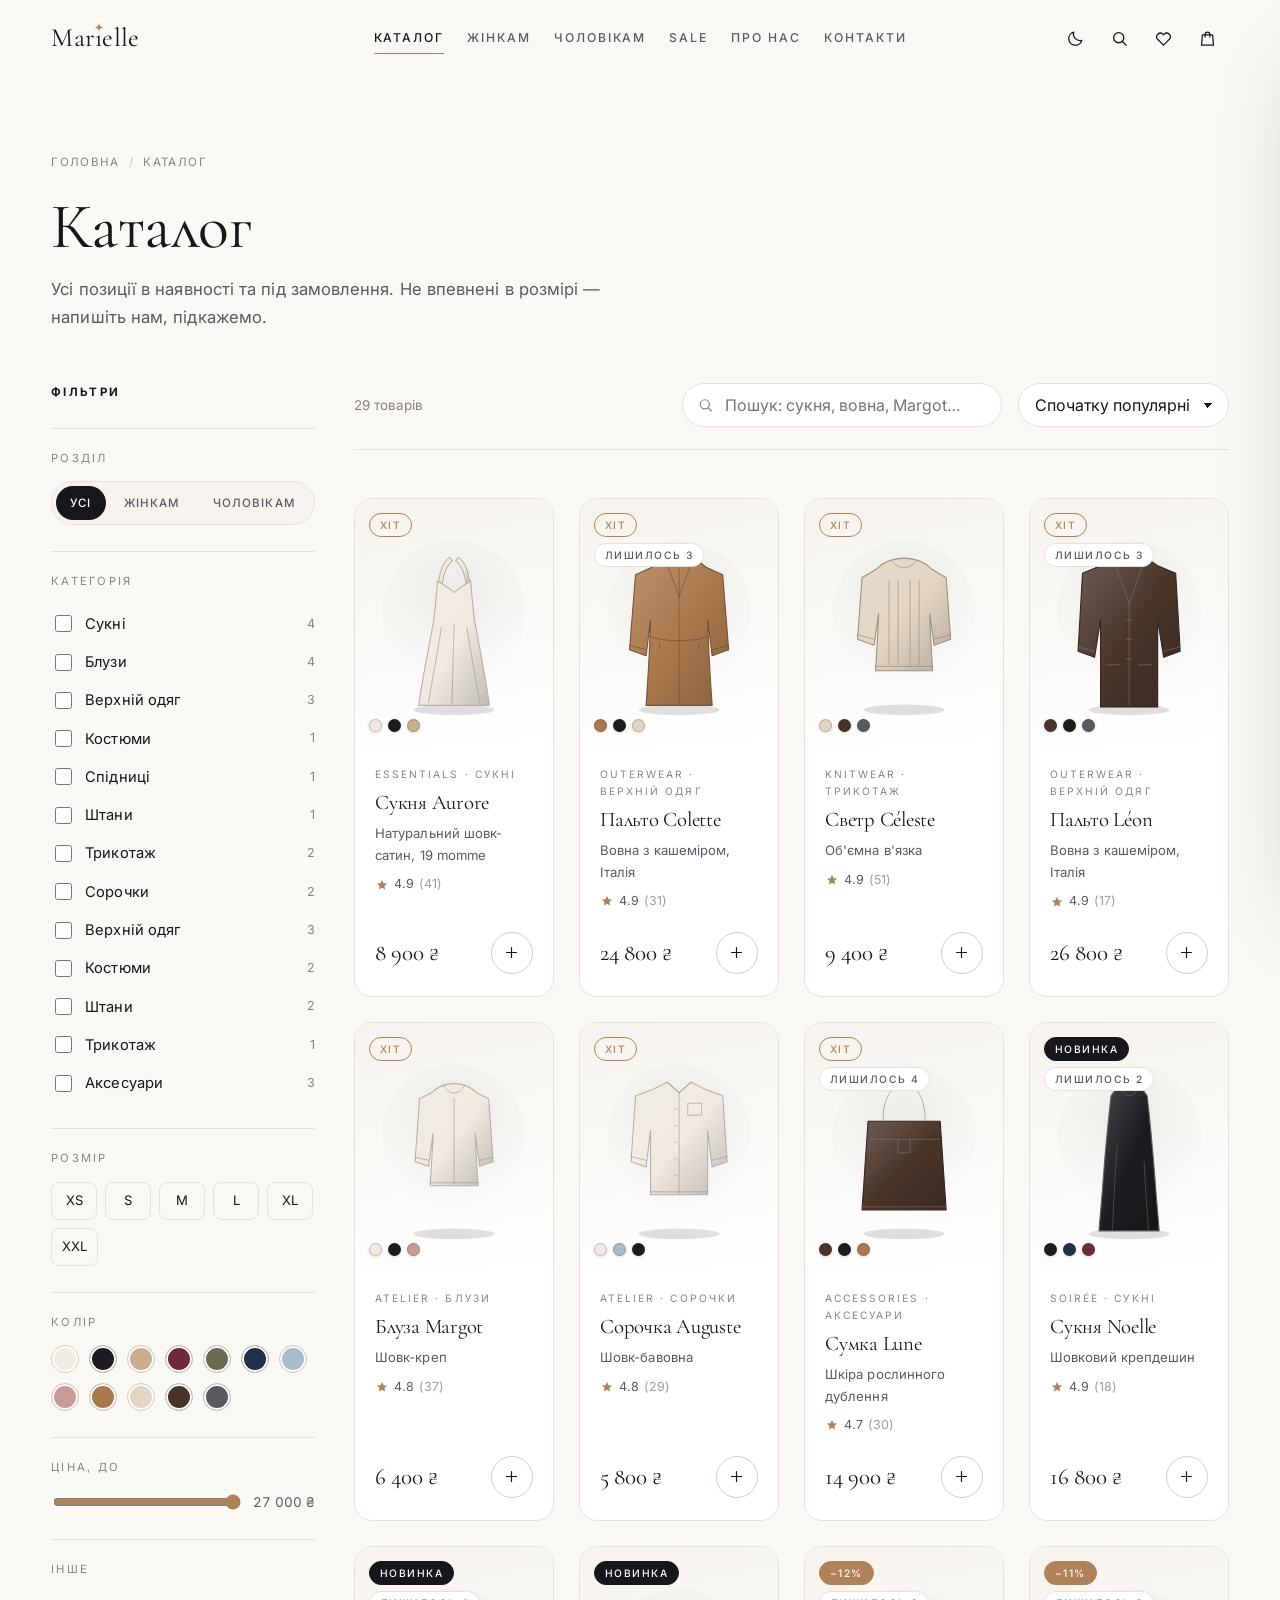
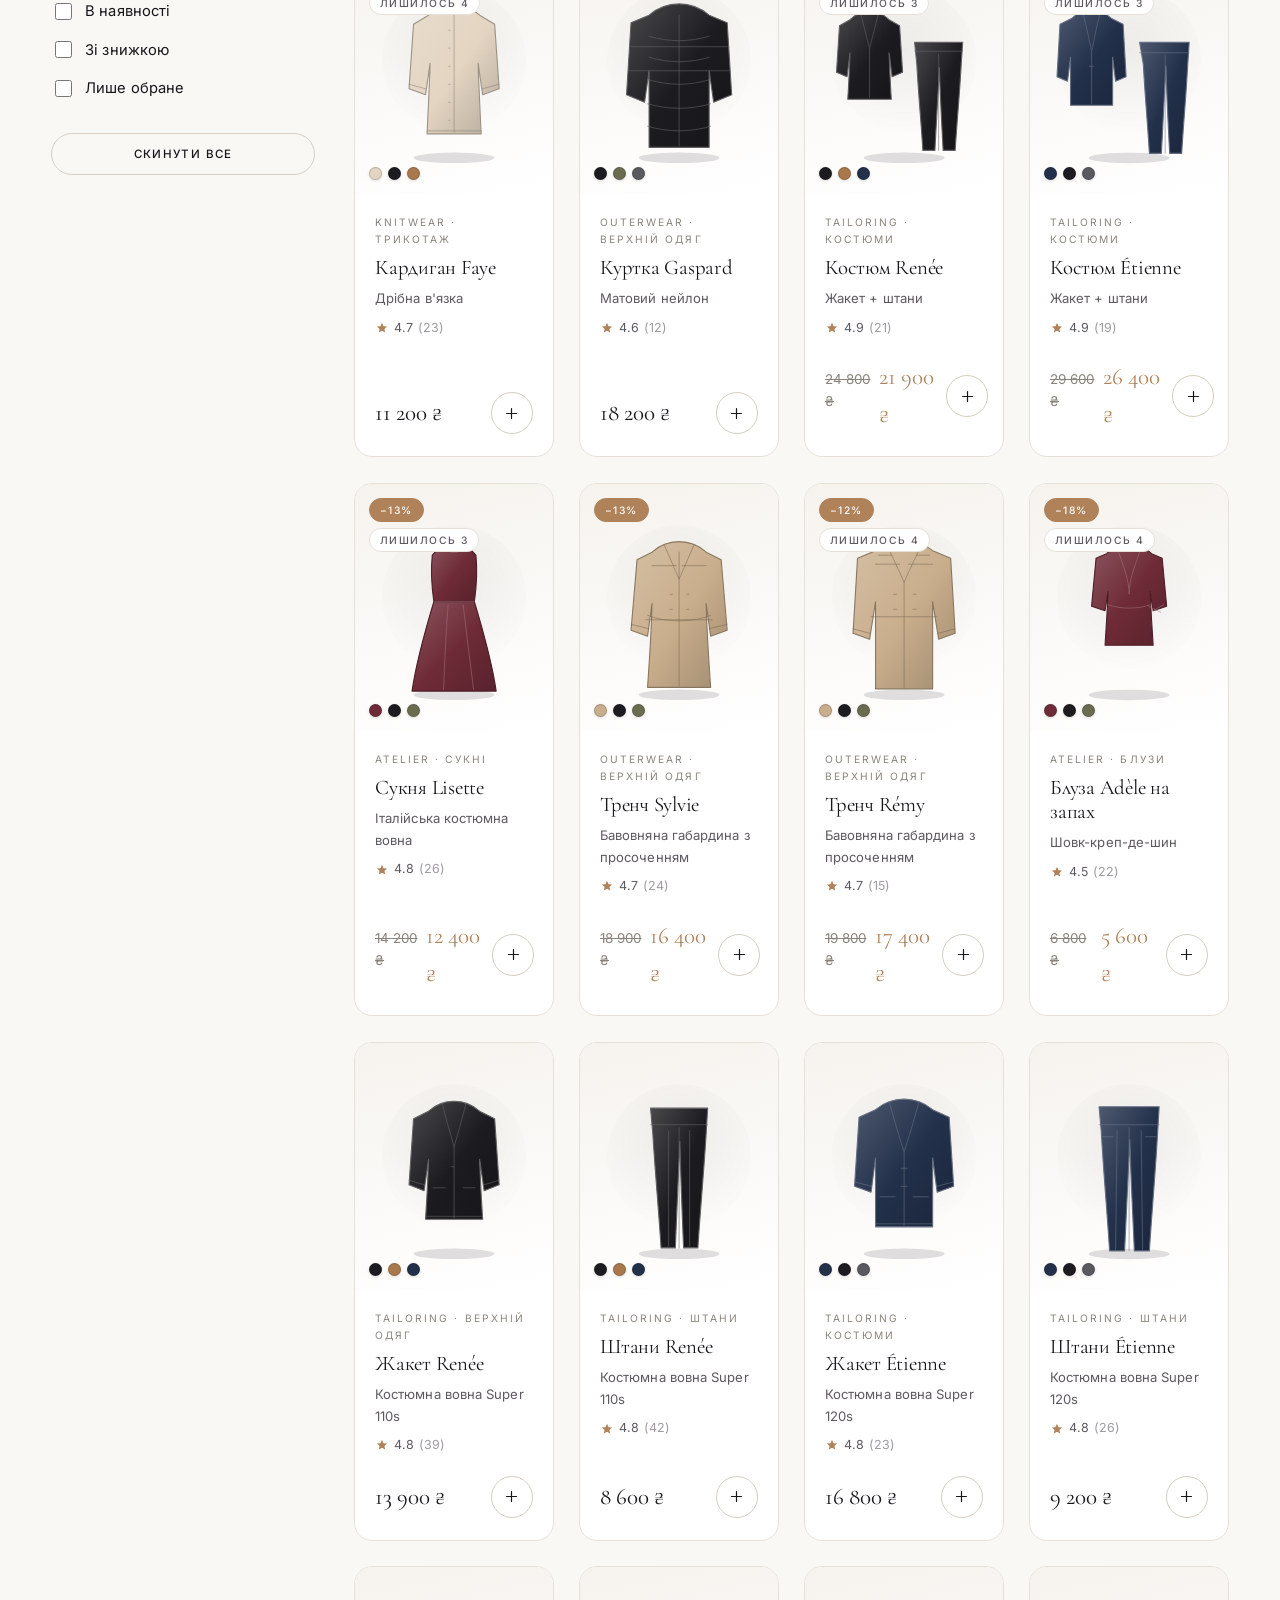
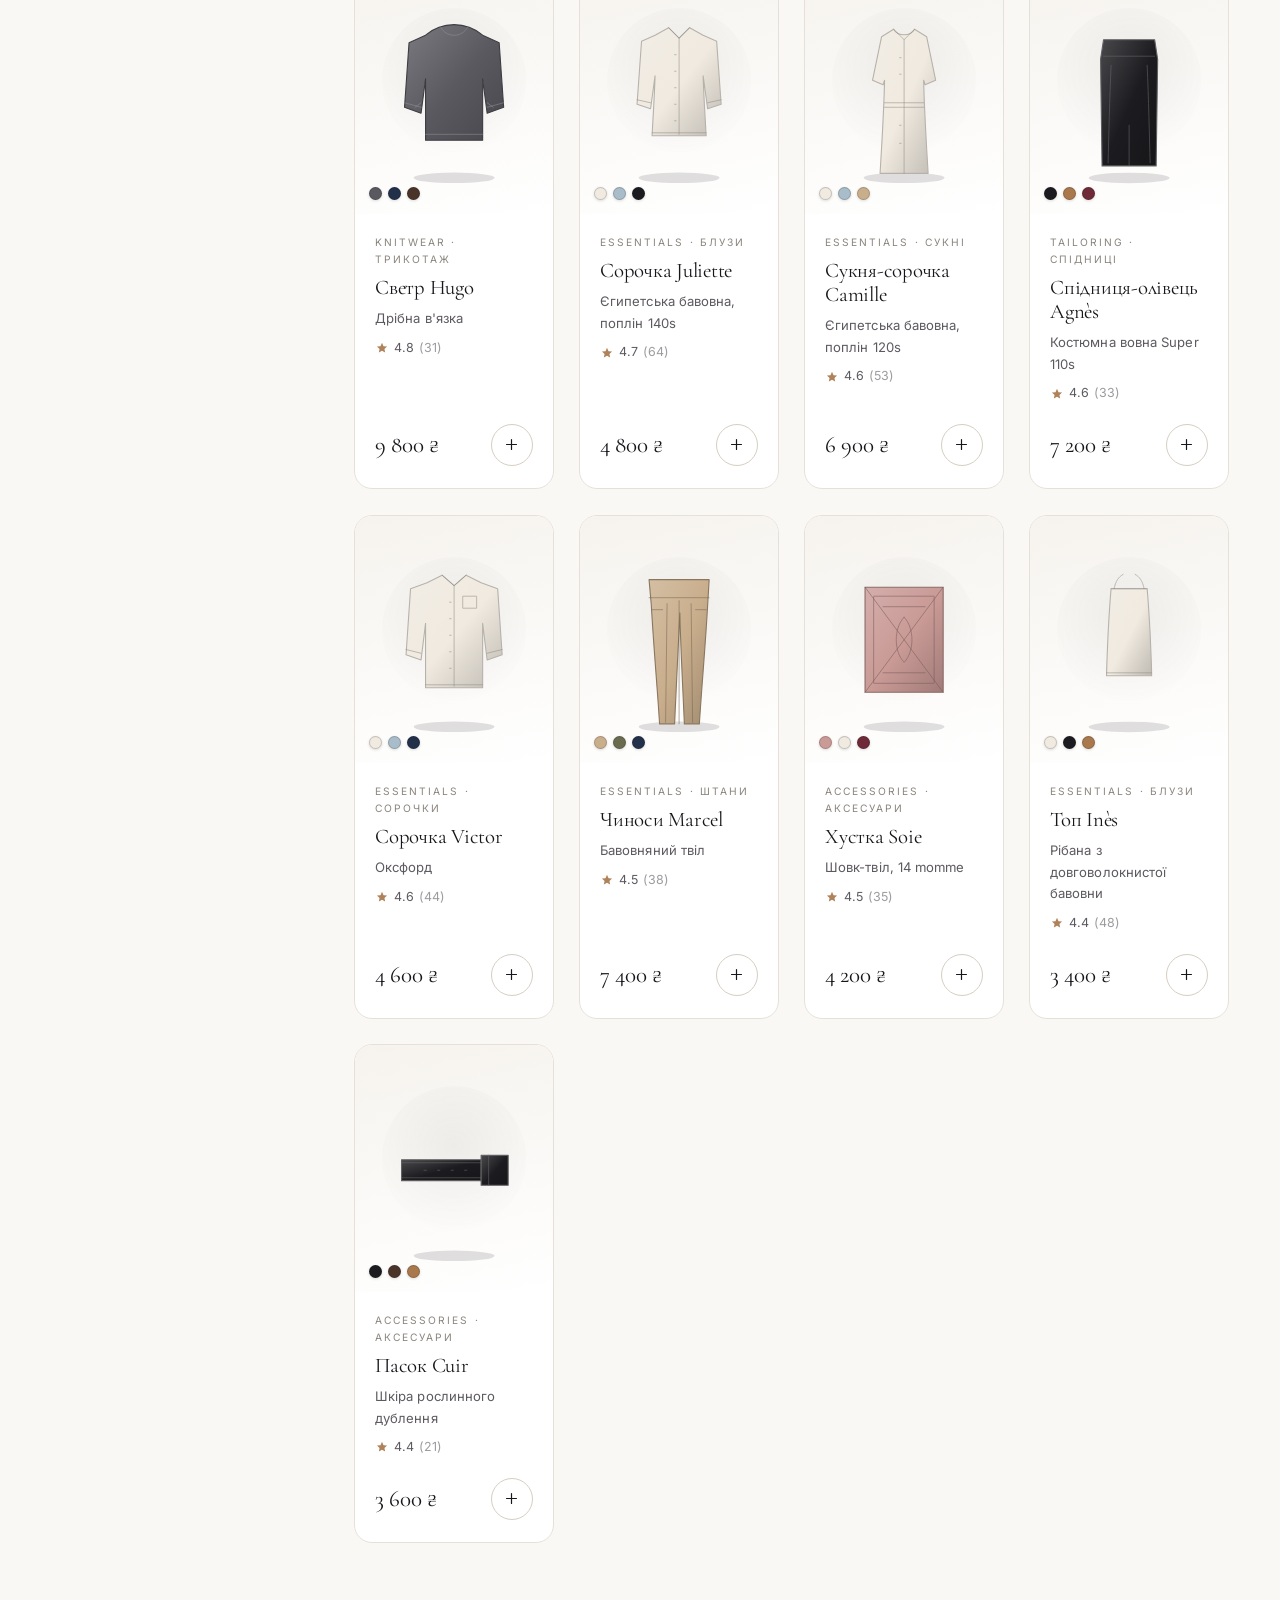
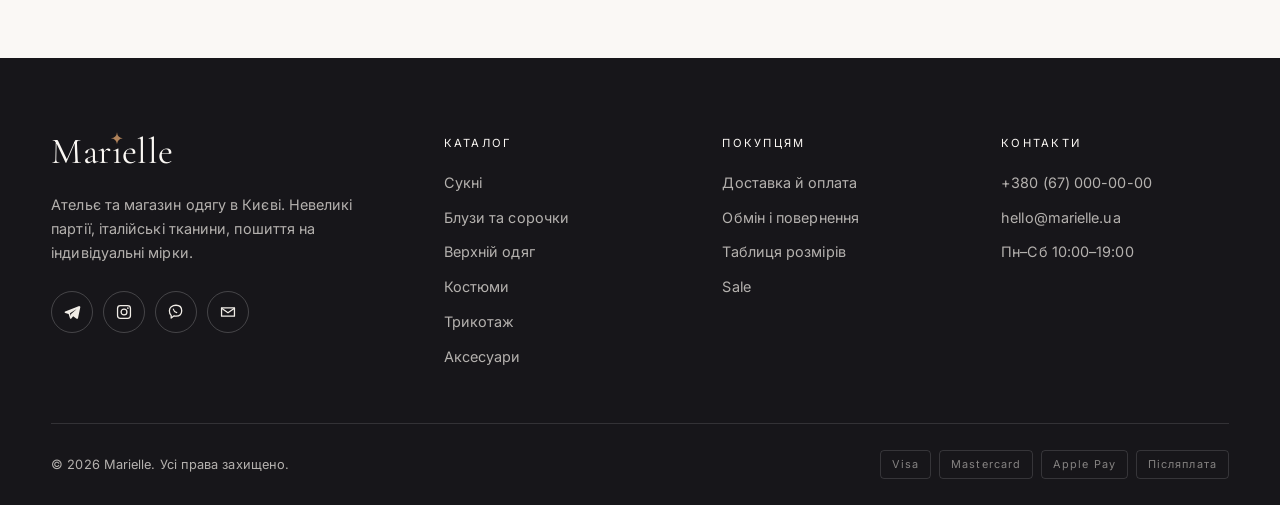
==== commit 7487bace: "Розділи «Жінкам / Чоловікам», преміум-позиціонування, спокійний герой - каталог поділено на жіночий " ====
--- a/catalog.html
+++ b/catalog.html
@@ -4,7 +4,7 @@
 <meta charset="utf-8">
 <meta name="viewport" content="width=device-width, initial-scale=1, viewport-fit=cover">
 <title>Каталог — Marielle</title>
-<meta name="description" content="Каталог Marielle: сукні, блузи, верхній одяг, костюми, спідниці, штани, трикотаж та аксесуари. Фільтри за розміром, кольором і ціною.">
+<meta name="description" content="Каталог Marielle для жінок і чоловіків: сукні, блузи, сорочки, верхній одяг, костюми, спідниці, штани, трикотаж та аксесуари. Фільтри за розділом, розміром, кольором і ціною.">
 <meta name="theme-color" content="#FAF8F5">
 <link rel="icon" href="favicon.svg" type="image/svg+xml">
 <link rel="preconnect" href="https://fonts.googleapis.com">
@@ -35,8 +35,8 @@
     </a>
     <nav class="nav" aria-label="Головне меню">
       <a class="nav__link" href="catalog.html">Каталог</a>
-      <a class="nav__link" href="catalog.html?cat=dress">Сукні</a>
-      <a class="nav__link" href="catalog.html?cat=outer">Верхній одяг</a>
+      <a class="nav__link" href="catalog.html?g=w">Жінкам</a>
+      <a class="nav__link" href="catalog.html?g=m">Чоловікам</a>
       <a class="nav__link" href="catalog.html?sale=1">Sale</a>
       <a class="nav__link" href="index.html#about">Про нас</a>
       <a class="nav__link" href="index.html#contacts">Контакти</a>
@@ -65,10 +65,9 @@
   </div>
   <div class="wrap mnav__body">
     <a class="mnav__link" href="catalog.html">Каталог <span>усі товари</span></a>
-    <a class="mnav__link" href="catalog.html?cat=dress">Сукні</a>
-    <a class="mnav__link" href="catalog.html?cat=blouse">Блузи</a>
-    <a class="mnav__link" href="catalog.html?cat=outer">Верхній одяг</a>
-    <a class="mnav__link" href="catalog.html?cat=knit">Трикотаж</a>
+    <a class="mnav__link" href="catalog.html?g=w">Жінкам <span>сукні, блузи, пальта</span></a>
+    <a class="mnav__link" href="catalog.html?g=m">Чоловікам <span>сорочки, костюми</span></a>
+    <a class="mnav__link" href="catalog.html?cat=acc">Аксесуари</a>
     <a class="mnav__link" href="catalog.html?sale=1">Sale <span>знижки</span></a>
     <a class="mnav__link" href="index.html#about">Про нас</a>
     <a class="mnav__link" href="index.html#contacts">Контакти</a>
@@ -101,6 +100,11 @@
         <button class="icon-btn filters__close hidden" type="button" data-filters-close aria-label="Закрити фільтри">
           <svg viewBox="0 0 24 24" fill="none" stroke="currentColor" stroke-width="1.8" stroke-linecap="round"><path d="M6 6l12 12M18 6 6 18"/></svg>
         </button>
+      </div>
+
+      <div class="fgroup">
+        <div class="fgroup__h">Розділ</div>
+        <div data-f-genders></div>
       </div>
 
       <div class="fgroup">
@@ -167,7 +171,7 @@
     <div class="foot__top">
       <div>
         <a class="logo foot__logo" href="index.html"><span>Mar<span class="logo__i">ı<span class="logo__spark"><svg viewBox="0 0 100 100"><use href="#spark"/></svg></span></span>elle</span></a>
-        <p class="foot__about">Магазин жіночого одягу. Невеликі партії, чесні тканини та крій, перевірений на живих фігурах.</p>
+        <p class="foot__about">Ательє та магазин одягу в Києві. Невеликі партії, італійські тканини, пошиття на індивідуальні мірки.</p>
         <div class="foot__soc">
           <a href="https://t.me/marielle_ua" target="_blank" rel="noopener" aria-label="Telegram"><svg><use href="#i-tg"/></svg></a>
           <a href="https://instagram.com/marielle.ua" target="_blank" rel="noopener" aria-label="Instagram"><svg><use href="#i-ig"/></svg></a>
--- a/css/style.css
+++ b/css/style.css
@@ -376,41 +376,61 @@
   100% { transform: translateY(100%); }
 }
 
-/* «плаваючі» товари в геройському блоці (CSS-3D, без бібліотек) */
+/* ------------------------------------------------------------
+   Вішалка в геройському блоці.
+   Речі стоять на різній глибині (translateZ), тому при русі
+   курсора розходяться з різною швидкістю — це справжня 3D-сцена,
+   а не карусель. Нічого не обертається саме по собі.
+   ------------------------------------------------------------ */
 .hero__stage {
-  position: absolute; z-index: 1; right: -2%; top: 50%;
-  width: min(54vw, 720px); aspect-ratio: 1;
+  position: absolute; z-index: 1; right: -4%; top: 50%;
+  width: min(56vw, 760px); aspect-ratio: 5 / 4;
   transform: translateY(-50%);
-  perspective: 1400px; pointer-events: none;
-}
-.hero__float {
+  perspective: 1500px; perspective-origin: 50% 36%;
+  pointer-events: none;
+}
+.hero__rail {
   position: absolute; inset: 0;
   transform-style: preserve-3d;
-  animation: heroSpin 26s linear infinite;
-}
-@keyframes heroSpin { to { transform: rotateY(360deg); } }
-/* гніздо задає місце на колі… */
+  transition: transform .9s cubic-bezier(.22,.61,.36,1);
+}
+/* поперечина, на якій усе висить */
+.hero__rail::before {
+  content: ''; position: absolute; left: 3%; right: 3%; top: 14%;
+  height: 1px; transform: translateZ(-30px);
+  background: linear-gradient(90deg, transparent, var(--border-2) 14%, var(--border-2) 86%, transparent);
+}
+/* --x рахується від центру сцени, тому задається через left:
+   у transform відсотки міряються від самого елемента, а не від батька */
 .hero__slot {
-  position: absolute; left: 50%; top: 50%;
-  width: 30%; aspect-ratio: 200/260; margin: -19.5% 0 0 -15%;
+  position: absolute; top: 14%;
+  left: calc(50% + var(--x, 0%));
+  width: var(--w, 25%); aspect-ratio: 200/260;
+  transform: translate3d(-50%, 0, var(--z, 0));
   transform-style: preserve-3d;
-  transform: rotateY(var(--a, 0deg)) translateZ(var(--r, 220px));
-}
-/* …а сама річ обертається назад рівно на стільки ж, тому завжди
-   повернена до глядача і ніколи не стає ребром */
+}
+/* гачок від поперечини до плеча */
+.hero__slot::before {
+  content: ''; position: absolute; left: 50%; top: -4%; width: 1px; height: 9%;
+  background: var(--border-2);
+}
 .hero__item {
   width: 100%; height: 100%;
-  animation: billboard 26s linear infinite;
-  filter: drop-shadow(0 30px 44px rgba(23,22,26,.2));
-}
-@keyframes billboard {
-  from { transform: rotateY(calc(var(--a, 0deg) * -1)); }
-  to   { transform: rotateY(calc(var(--a, 0deg) * -1 - 360deg)); }
+  animation: sway 9s ease-in-out infinite;
+  animation-delay: var(--d, 0s);
+  transform-origin: 50% 4%;
+  filter: drop-shadow(0 26px 40px rgba(23,22,26,.18));
+}
+/* ледь помітне погойдування, як одяг на плічках */
+@keyframes sway {
+  0%, 100% { transform: rotate(-.7deg); }
+  50%      { transform: rotate(.7deg); }
 }
 .hero__item .art { width: 100%; height: 100%; }
-[data-theme="dark"] .hero__item { filter: drop-shadow(0 30px 44px rgba(0,0,0,.7)); }
+[data-theme="dark"] .hero__item { filter: drop-shadow(0 26px 40px rgba(0,0,0,.65)); }
 @media (prefers-reduced-motion: reduce) {
-  .hero__float, .hero__item { animation: none; }
+  .hero__item { animation: none; }
+  .hero__rail { transition: none; }
 }
 
 /* ============================================================
@@ -901,6 +921,23 @@
 .shop { display: grid; grid-template-columns: 264px 1fr; gap: clamp(26px, 3vw, 48px); align-items: start; padding-bottom: var(--sec); }
 
 .filters { position: sticky; top: calc(var(--hdr) + 20px); display: grid; gap: 26px; }
+/* сегментований перемикач «Усі / Жінкам / Чоловікам» */
+.seg {
+  display: inline-flex; gap: 4px; padding: 4px;
+  background: var(--surface-2); border: 1px solid var(--border); border-radius: 999px;
+}
+.seg__b {
+  flex: 1; min-height: 34px; padding: 0 14px; border-radius: 999px; white-space: nowrap;
+  font-size: .72rem; font-weight: 500; letter-spacing: .1em; text-transform: uppercase;
+  color: var(--text-2);
+  transition: background var(--t-fast), color var(--t-fast);
+}
+.seg__b:hover { color: var(--text); }
+.seg__b.is-on { background: var(--ink); color: #fff; }
+[data-theme="dark"] .seg__b.is-on { background: var(--accent); color: #14131A; }
+.seg--lg { padding: 5px; }
+.seg--lg .seg__b { min-height: 44px; padding: 0 26px; font-size: .78rem; }
+
 .fgroup { border-top: 1px solid var(--border); padding-top: 20px; }
 .fgroup__h { font-size: .7rem; letter-spacing: .2em; text-transform: uppercase; color: var(--text-3); margin-bottom: 14px; }
 .fopt { display: flex; align-items: center; gap: 10px; padding: 7px 0; font-size: .92rem; cursor: pointer; transition: color var(--t-fast); }
@@ -1020,6 +1057,16 @@
 .specs__r { display: grid; grid-template-columns: 40% 1fr; gap: 16px; padding: 13px 0; border-bottom: 1px solid var(--border); font-size: .9rem; }
 .specs__r dt { color: var(--text-3); }
 .specs__r dd { margin: 0; }
+
+/* рядок про спосіб і термін виготовлення */
+.made {
+  display: flex; gap: 13px; align-items: flex-start;
+  padding: 16px 18px; border: 1px solid var(--accent); border-radius: var(--r-m);
+  background: color-mix(in srgb, var(--accent) 7%, transparent);
+  font-size: .88rem; color: var(--text-2);
+}
+.made__ic { flex: none; width: 17px; height: 17px; margin-top: 3px; color: var(--accent); }
+.made__ic svg { width: 100%; height: 100%; }
 
 .trust { display: grid; grid-template-columns: repeat(3, 1fr); gap: 14px; }
 .trust__i { display: flex; gap: 11px; align-items: flex-start; font-size: .8rem; color: var(--text-2); }
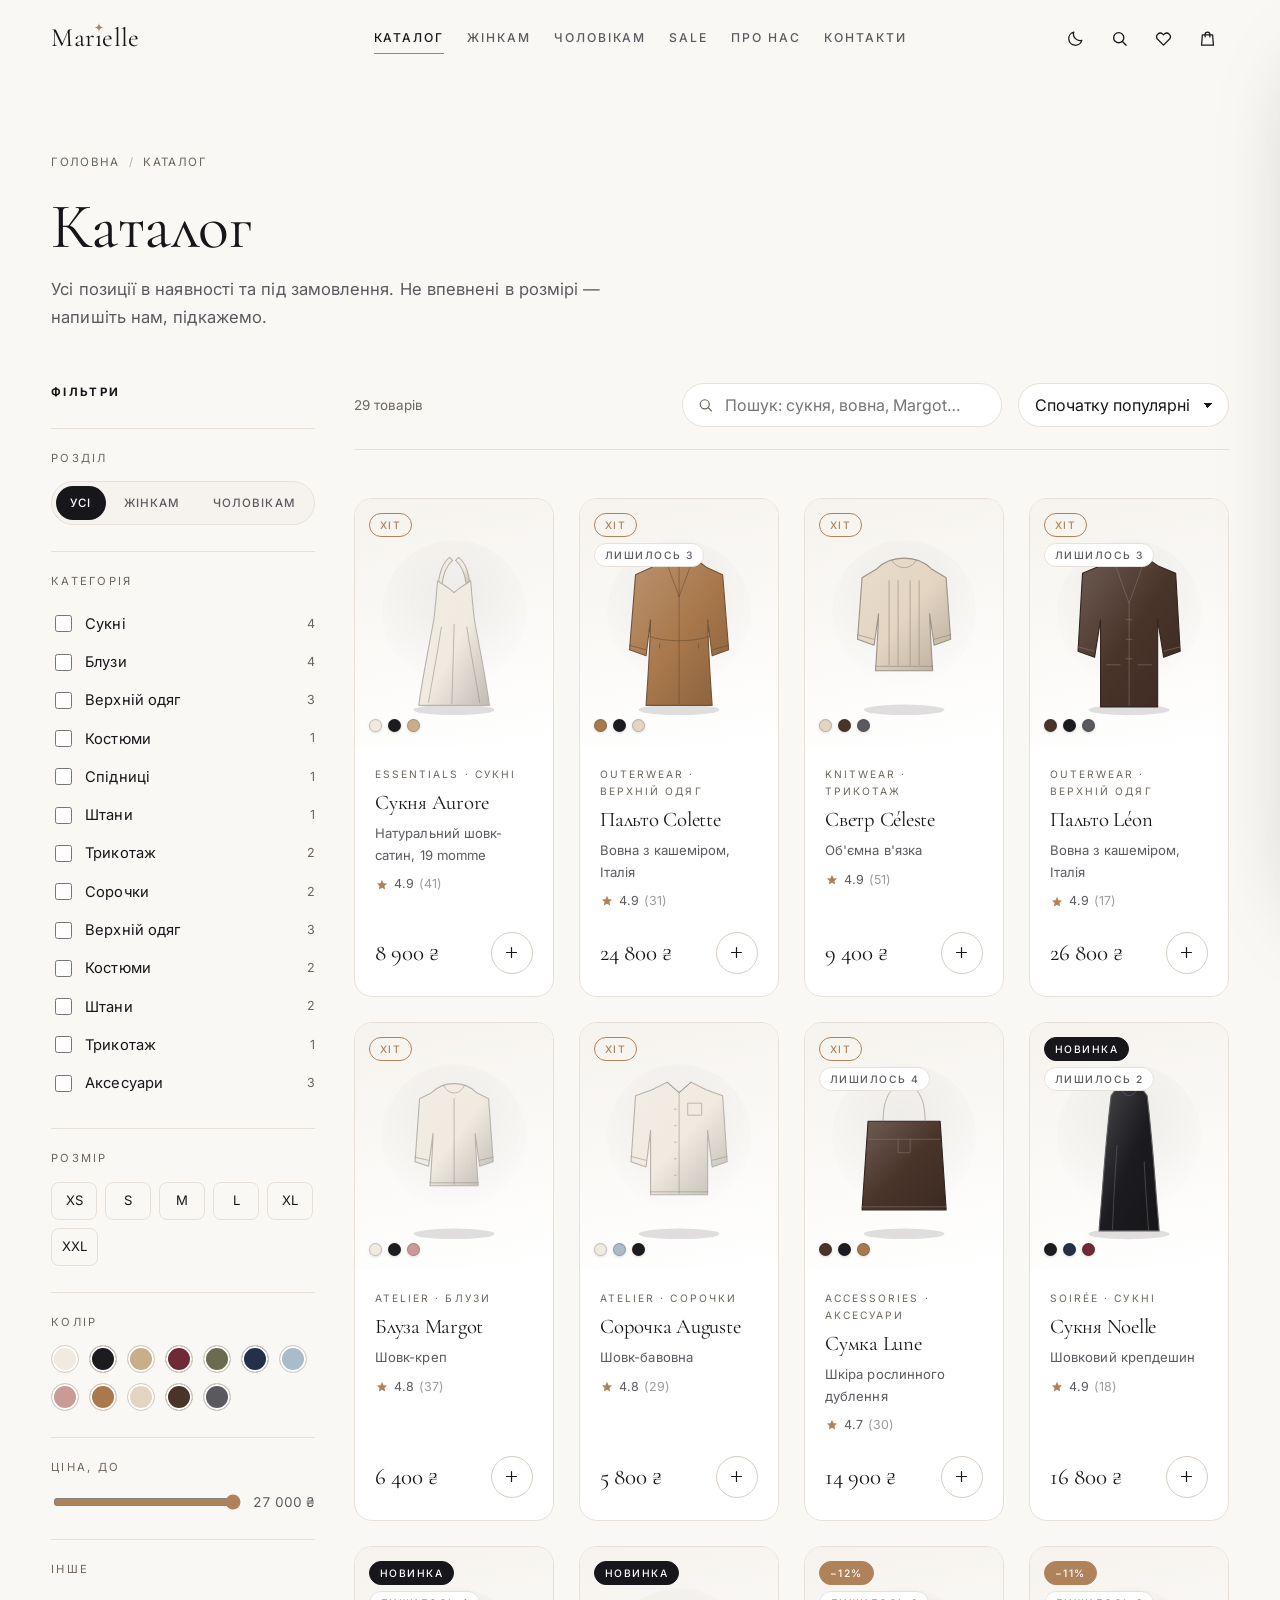
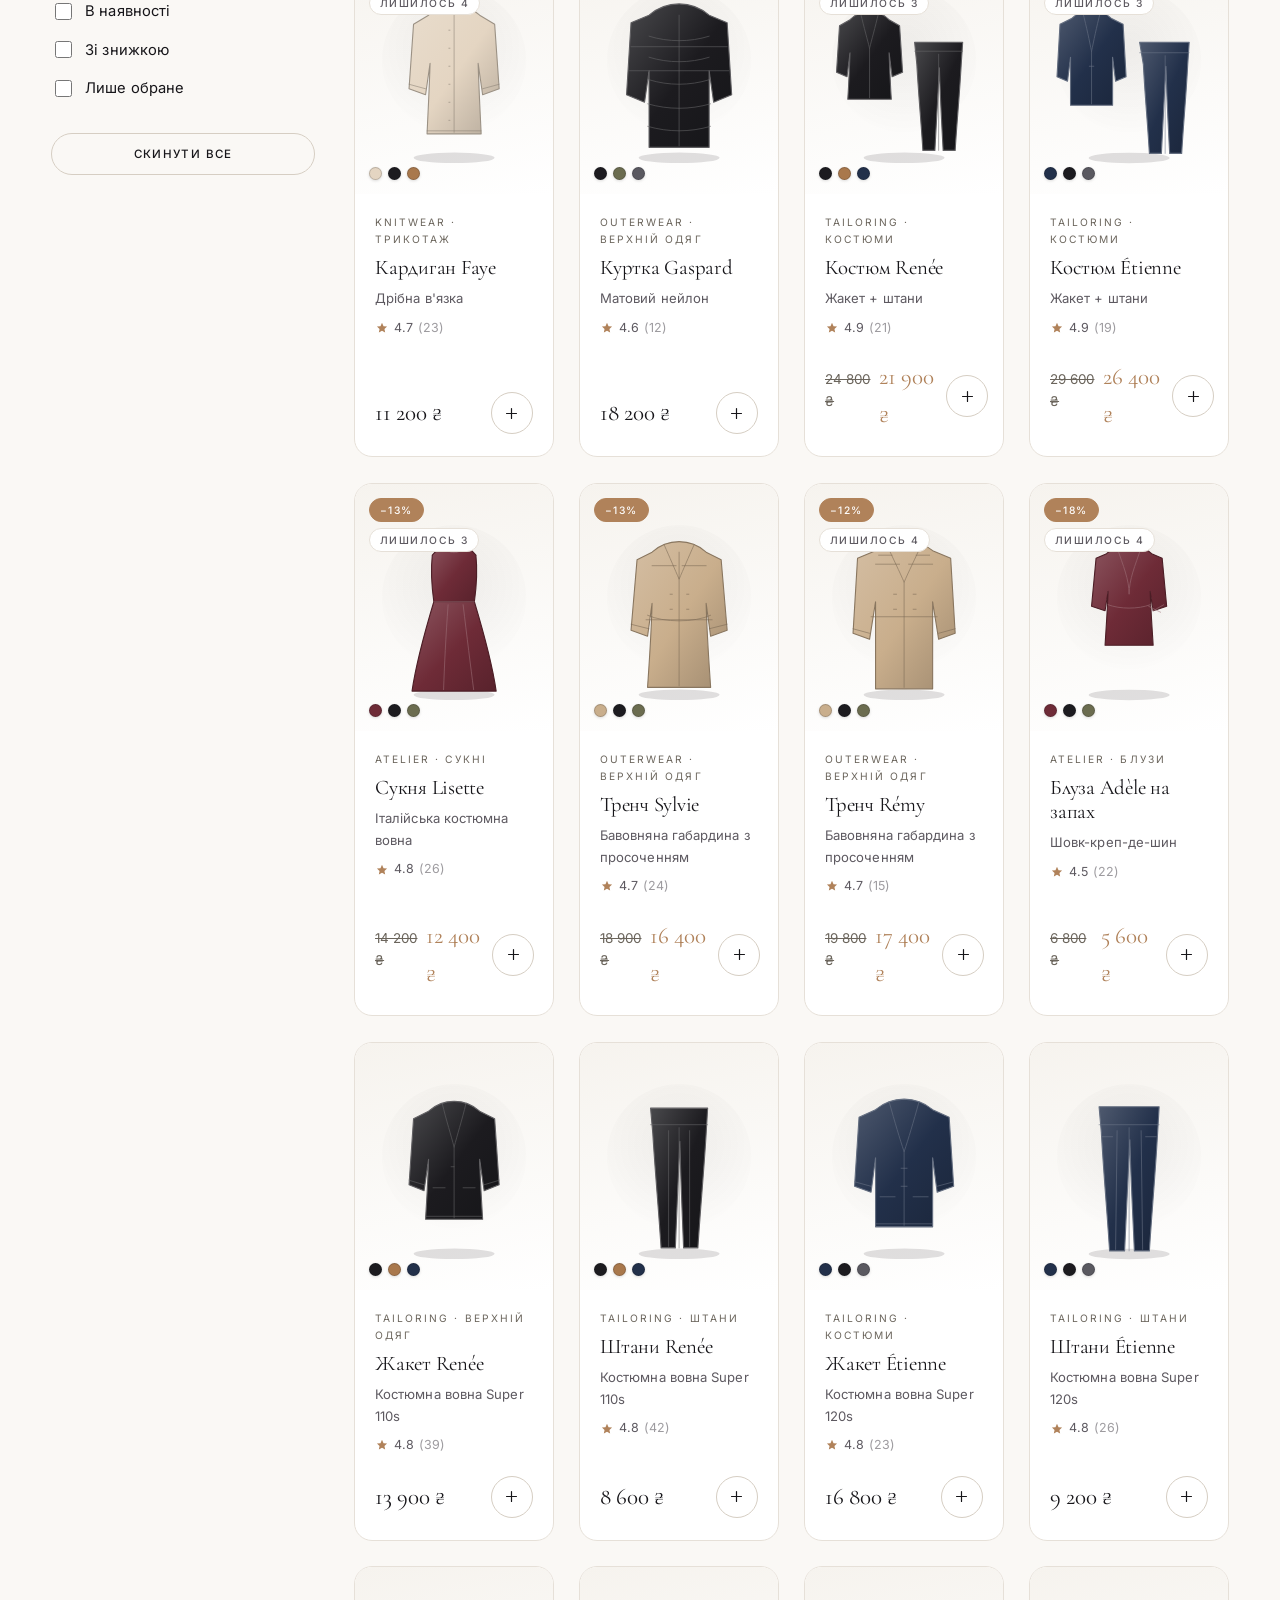
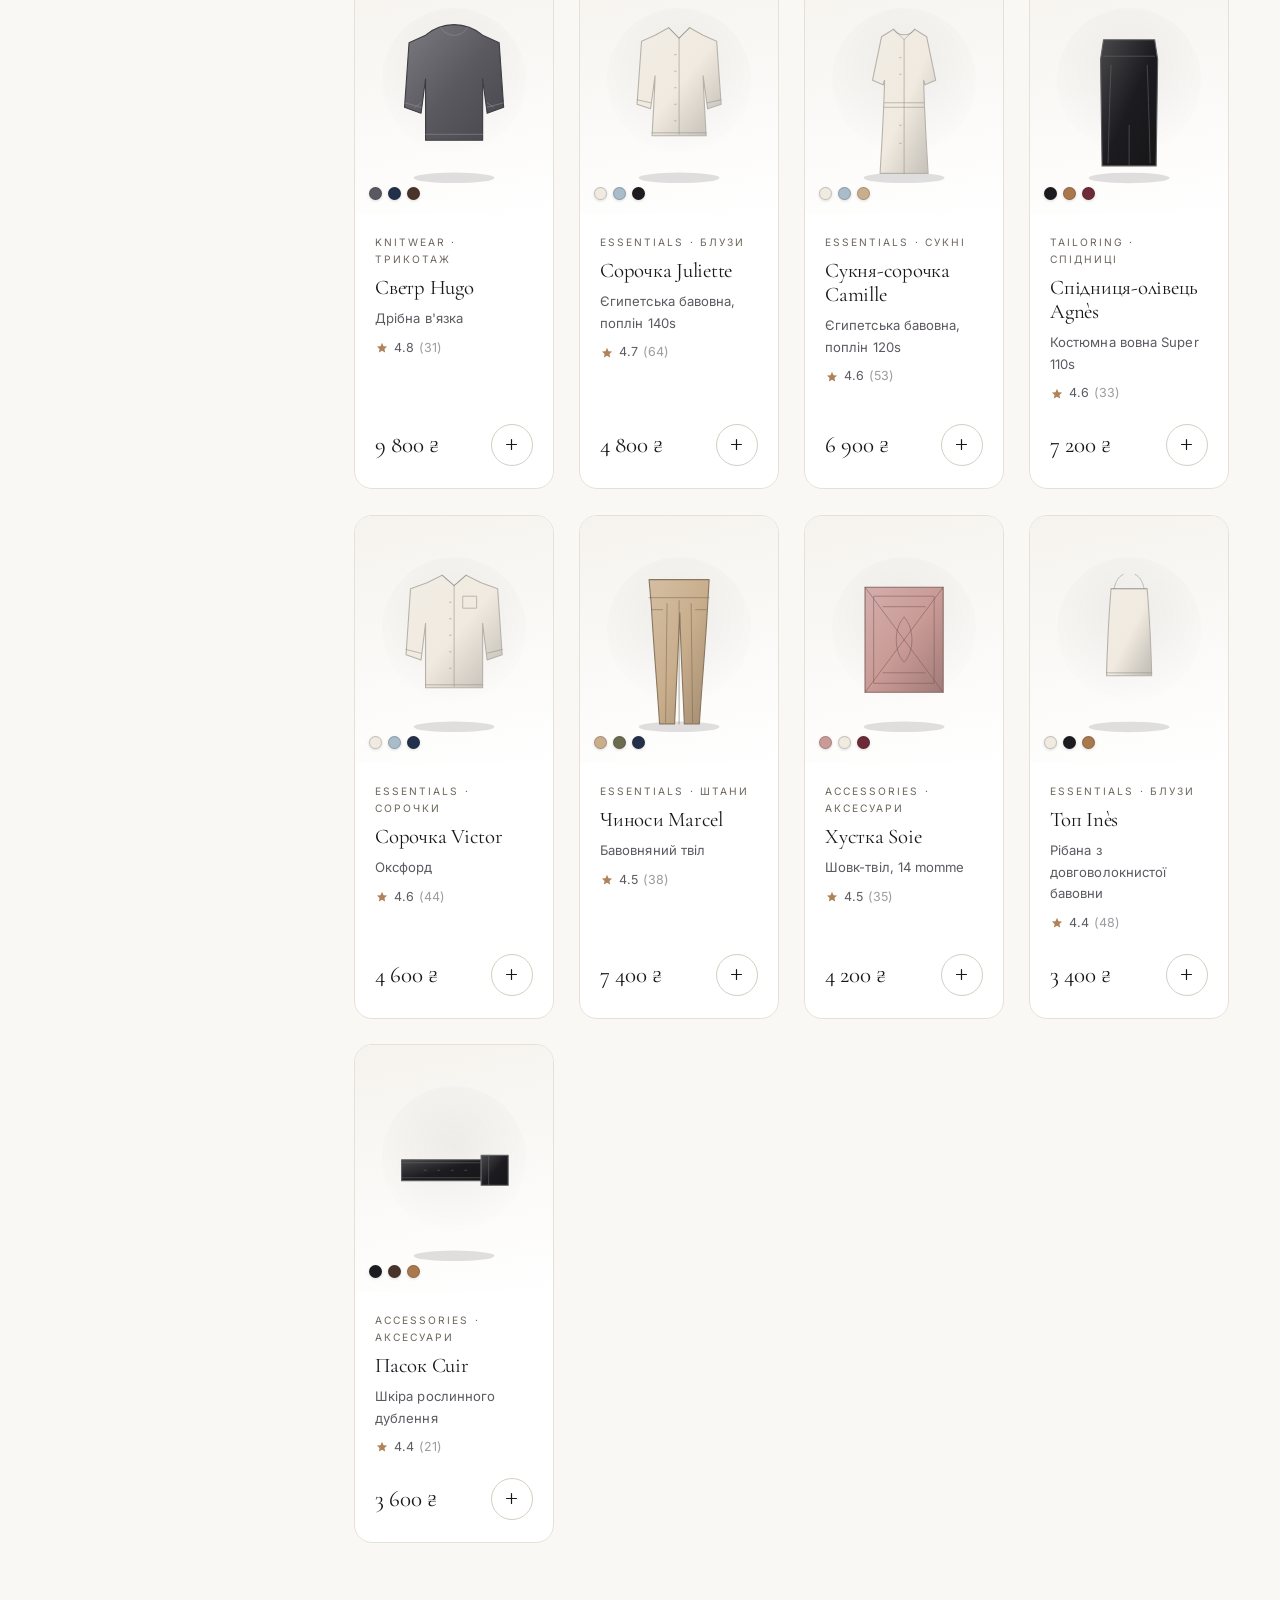
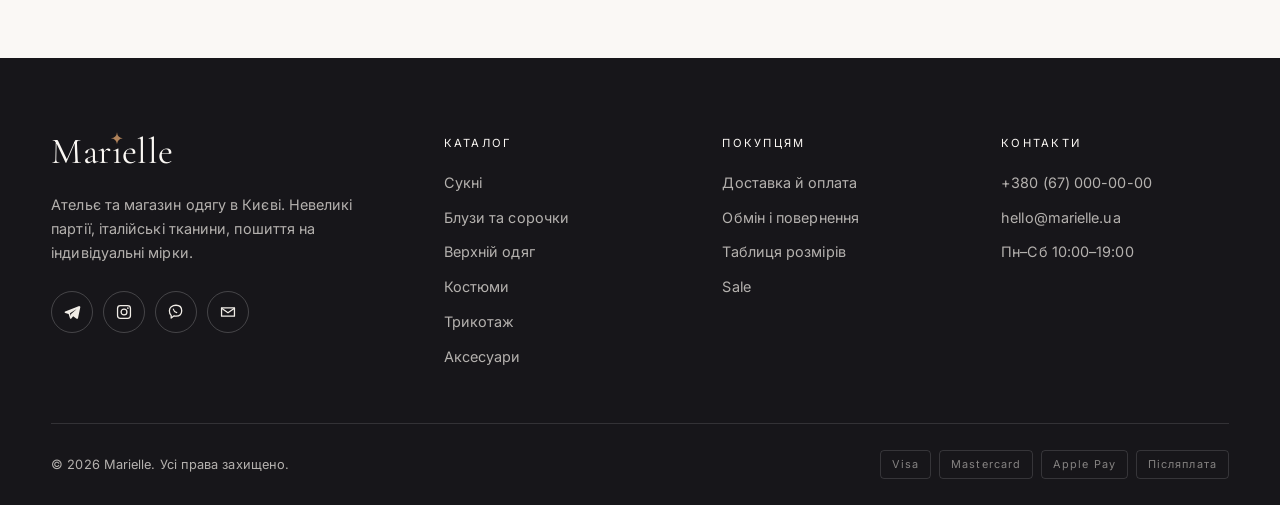
==== commit c5b3336b: "Утримання фокуса в модальних вікнах, сторінка 404 - поки відкрито кошик або меню, Tab ходив по сторі" ====
--- a/catalog.html
+++ b/catalog.html
@@ -143,7 +143,7 @@
     <!-- ---------- РЕЗУЛЬТАТИ ---------- -->
     <div>
       <div class="shop__bar" id="search">
-        <span class="shop__count" data-count></span>
+        <span class="shop__count" data-count role="status" aria-live="polite"></span>
         <button class="btn btn--ghost btn--sm fbtn" type="button" data-filters-open>
           <svg style="width:16px;height:16px"><use href="#i-filter"/></svg> Фільтри
         </button>
--- a/css/style.css
+++ b/css/style.css
@@ -18,7 +18,9 @@
   --ivory:      #FAF8F5;
   --paper:      #FFFFFF;
   --line:       #E6E0D8;
-  --muted:      #8A847C;
+  /* дрібний розріджений текст (надзаголовки, підписи) мусить лишатись
+     читабельним — світліший відтінок давав контраст нижче 4.5:1 */
+  --muted:      #6B655C;
 
   /* семантика (світла тема) */
   --bg:         var(--ivory);
@@ -358,7 +360,8 @@
 
 .hero__meta {
   position: absolute; left: var(--gut); right: var(--gut); bottom: 26px; z-index: 2;
-  display: flex; align-items: center; justify-content: space-between; gap: 24px;
+  display: flex; align-items: center; justify-content: space-between; gap: 16px 24px;
+  flex-wrap: wrap;
   padding-top: 20px; border-top: 1px solid var(--border);
   font-size: .7rem; letter-spacing: .18em; text-transform: uppercase; color: var(--text-3);
 }
@@ -428,6 +431,25 @@
 }
 .hero__item .art { width: 100%; height: 100%; }
 [data-theme="dark"] .hero__item { filter: drop-shadow(0 26px 40px rgba(0,0,0,.65)); }
+/* поперечина й гачки потрібні лише варіанту «вішалка» */
+.hero__stage--one .hero__rail::before,
+.hero__stage--none .hero__rail::before,
+.hero__stage--one .hero__slot::before { display: none; }
+.hero__stage--one { perspective-origin: 50% 50%; }
+.hero__stage--one .hero__slot { top: 6%; }
+
+/* ТИМЧАСОВИЙ перемикач варіантів героя — для узгодження вигляду.
+   Після вибору прибрати разом із блоком .hero__pick в index.html
+   і об'єктом HERO_SETS у js/app.js. */
+.hero__pick { display: inline-flex; align-items: center; gap: 10px; flex-wrap: wrap; }
+.hero__pick b { font-weight: 500; color: var(--text-3); }
+.hero__pick a {
+  padding: 4px 10px; border: 1px solid var(--border); border-radius: 999px;
+  color: var(--text-2); transition: all var(--t-fast);
+}
+.hero__pick a:hover { border-color: var(--accent); color: var(--accent); }
+.hero__pick a.is-on { background: var(--ink); border-color: var(--ink); color: #fff; }
+[data-theme="dark"] .hero__pick a.is-on { background: var(--accent); border-color: var(--accent); color: #14131A; }
 @media (prefers-reduced-motion: reduce) {
   .hero__item { animation: none; }
   .hero__rail { transition: none; }
@@ -1128,8 +1150,13 @@
   .header__bar { grid-template-columns: auto 1fr; }
   .header__logo { font-size: 1.42rem; }
   .header__tools { gap: 0; }
-  .header__tools .icon-btn { width: 38px; height: 38px; }
-  .header__tools .icon-btn svg { width: 18px; height: 18px; }
+  /* палець вимагає щонайменше 44 px — менше робити не можна */
+  .header__tools .icon-btn { width: 44px; height: 44px; }
+  .header__tools .icon-btn svg { width: 19px; height: 19px; }
+  .seg__b { min-height: 42px; }
+  .fopt { padding: 11px 0; }
+  .crumbs { gap: 10px 9px; }
+  .crumbs a { padding: 5px 0; }
   .mnav__tools { display: flex; gap: 8px; justify-content: center; margin-bottom: 18px; }
   .mnav__tools .icon-btn { border-color: var(--border); width: 48px; height: 48px; }
   .grid, .grid--3 { grid-template-columns: repeat(2, 1fr); gap: 12px; }
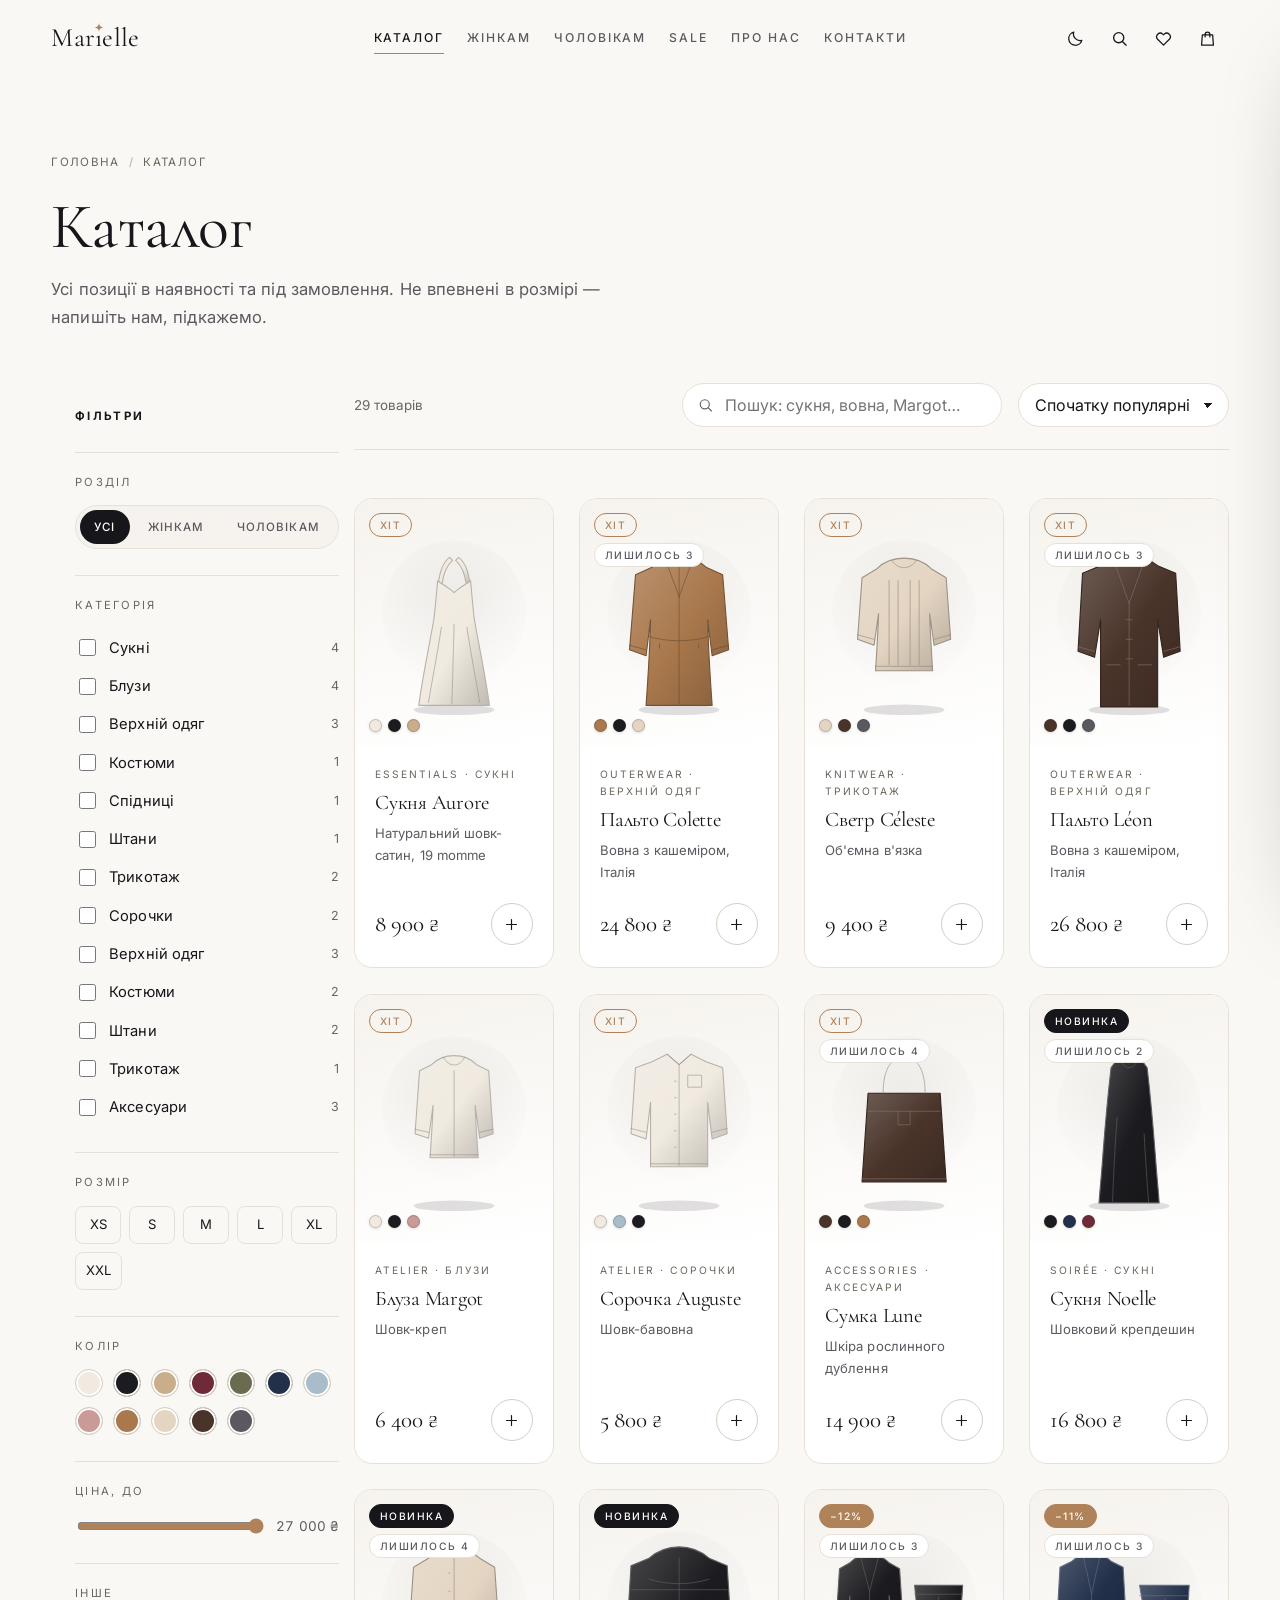
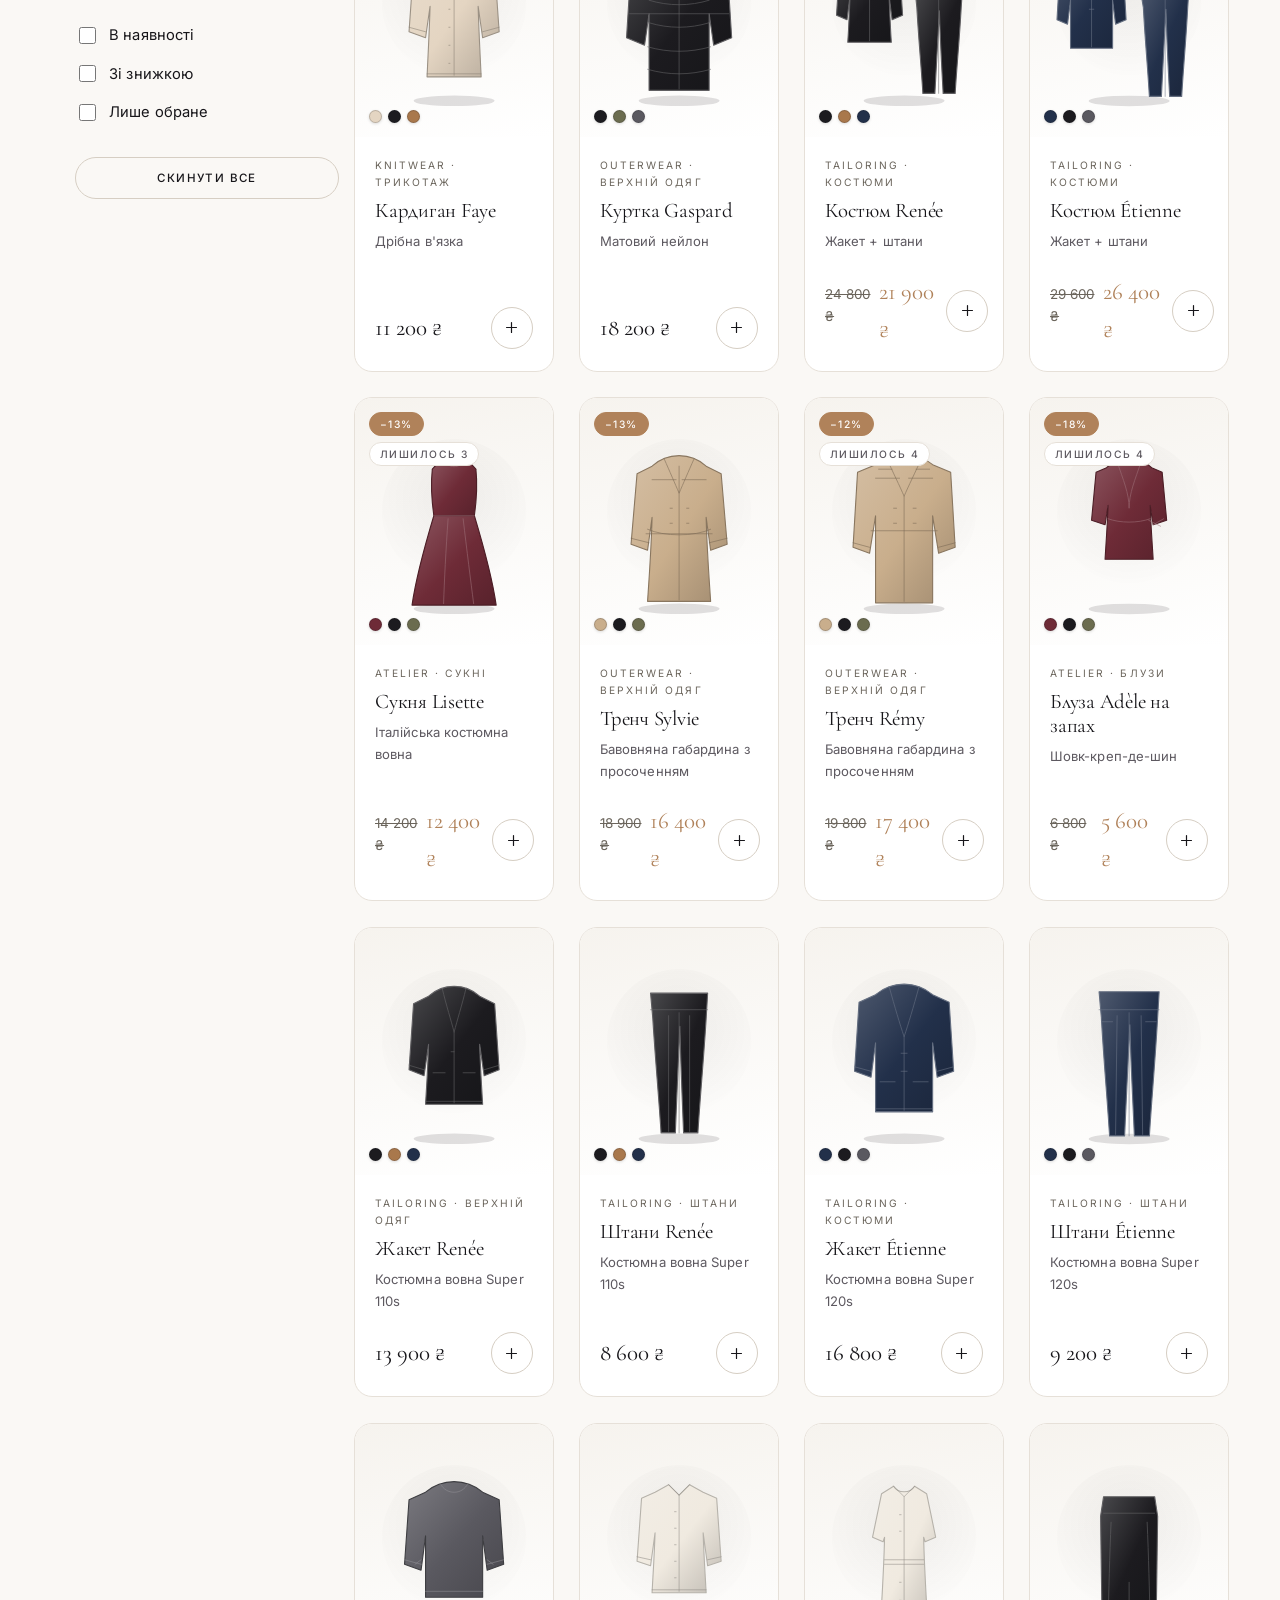
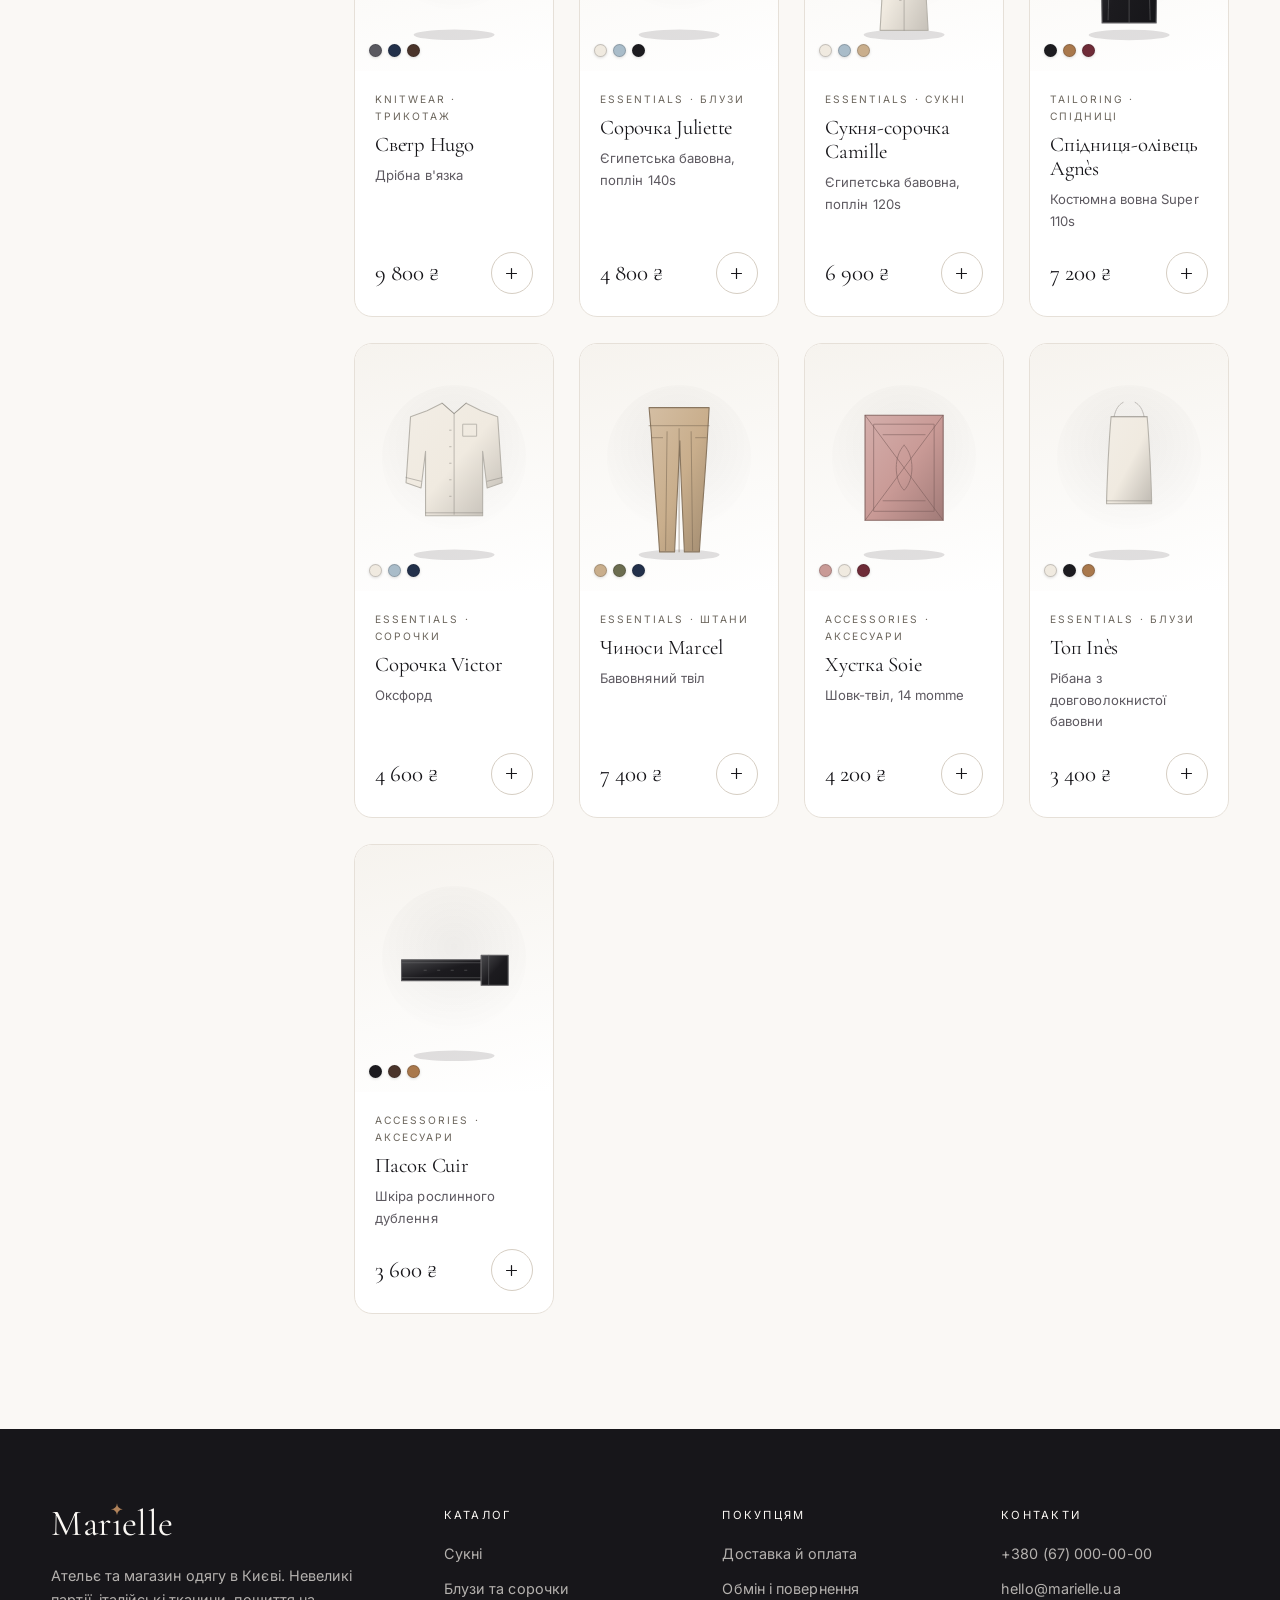
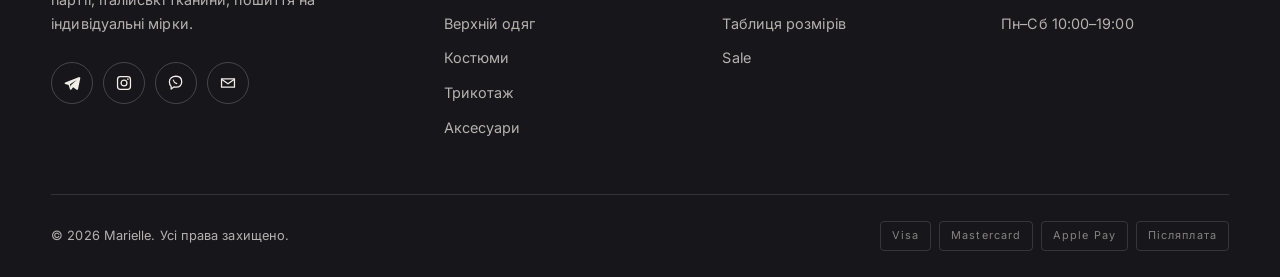
==== commit 9c8729ea: "Пристрої: безпечні зони екрана і зручніші фільтри на дотик - viewport-fit=cover стояв, але env(safe-" ====
--- a/catalog.html
+++ b/catalog.html
@@ -138,6 +138,9 @@
       </div>
 
       <button class="btn btn--ghost btn--block btn--sm" type="button" data-f-reset>Скинути все</button>
+
+      <!-- видно лише коли фільтри відкриті панеллю (планшет, телефон) -->
+      <button class="btn btn--block filters__apply hidden" type="button" data-filters-apply>Показати</button>
     </aside>
 
     <!-- ---------- РЕЗУЛЬТАТИ ---------- -->
--- a/css/style.css
+++ b/css/style.css
@@ -732,8 +732,9 @@
 }
 .rev:hover { transform: translateY(-5px); box-shadow: var(--shadow-2); }
 .rev__stars { display: flex; gap: 3px; color: var(--accent); }
-.rev__stars svg { width: 15px; height: 15px; fill: currentColor; }
-.rev__t { font-family: var(--ff-display); font-size: 1.2rem; line-height: 1.45; }
+.rev__stars svg { width: 20px; height: 20px; fill: currentColor; }
+.rev__h { font-size: 1.4rem; margin: 0; }
+.rev__t { font-size: .94rem; line-height: 1.7; color: var(--text-2); margin: 0; }
 .rev__a { margin-top: auto; display: flex; align-items: center; gap: 12px; }
 .rev__av {
   width: 40px; height: 40px; border-radius: 999px; display: grid; place-items: center;
@@ -1101,7 +1102,38 @@
 .sizetable__wrap { overflow-x: auto; }
 
 /* ============================================================
-   23. АДАПТИВ
+   23. БЕЗПЕЧНІ ЗОНИ (виріз, «чубчик», смуга жестів)
+   У нас viewport-fit=cover, тому вміст може заповзти під виріз
+   камери згори і під смугу жестів знизу. Вирівнюємо все, що
+   притиснуте до країв екрана.
+   ============================================================ */
+@supports (padding: env(safe-area-inset-top)) {
+  html { scroll-padding-top: calc(var(--hdr) + 16px + env(safe-area-inset-top)); }
+
+  .wrap {
+    padding-left:  max(var(--gut), env(safe-area-inset-left));
+    padding-right: max(var(--gut), env(safe-area-inset-right));
+  }
+
+  .header      { padding-top: env(safe-area-inset-top); }
+  .hero        { padding-top: calc(var(--hdr) + env(safe-area-inset-top)); }
+  .page-head   { padding-top: calc(var(--hdr) + env(safe-area-inset-top) + clamp(40px, 6vw, 88px)); }
+  .mnav__top   { margin-top: env(safe-area-inset-top); }
+  .mnav__body  { padding-bottom: calc(48px + env(safe-area-inset-bottom)); }
+
+  .drawer__top  { padding-top: calc(22px + env(safe-area-inset-top)); }
+  .drawer__foot { padding-bottom: calc(22px + env(safe-area-inset-bottom)); }
+  .drawer       { padding-right: env(safe-area-inset-right); }
+
+  .filters { padding-top: calc(24px + env(safe-area-inset-top)); padding-left: max(24px, env(safe-area-inset-left)); }
+
+  .toast     { bottom: calc(16px + env(safe-area-inset-bottom)); }
+  .foot__bot { padding-bottom: calc(26px + env(safe-area-inset-bottom)); }
+  .skip-link:focus { top: calc(16px + env(safe-area-inset-top)); }
+}
+
+/* ============================================================
+   24. АДАПТИВ
    ============================================================ */
 
 /* великі ноутбуки */
@@ -1141,6 +1173,13 @@
   }
   .filters.is-open { transform: none; }
   .filters__close { display: inline-grid !important; }
+  /* «Показати» липне до низу панелі, щоб вийти з фільтрів
+     можна було одним рухом великого пальця */
+  .filters__apply {
+    display: flex !important;
+    position: sticky; bottom: 0; z-index: 2; margin-top: 4px;
+  }
+  .filters::after { content: ''; display: block; height: env(safe-area-inset-bottom, 0px); }
 }
 
 /* телефон */
@@ -1198,7 +1237,7 @@
 }
 
 /* ============================================================
-   24. ТЕЛЕВІЗОР — велика дистанція перегляду
+   25. ТЕЛЕВІЗОР — велика дистанція перегляду
    ============================================================ */
 @media (min-width: 1700px) {
   :root { --wrap: 1560px; }
@@ -1231,7 +1270,7 @@
 }
 
 /* ============================================================
-   25. ДРУК
+   26. ДРУК
    ============================================================ */
 @media print {
   .header, .mnav, .drawer, .overlay, .toast, .hero__canvas, .hero__stage,
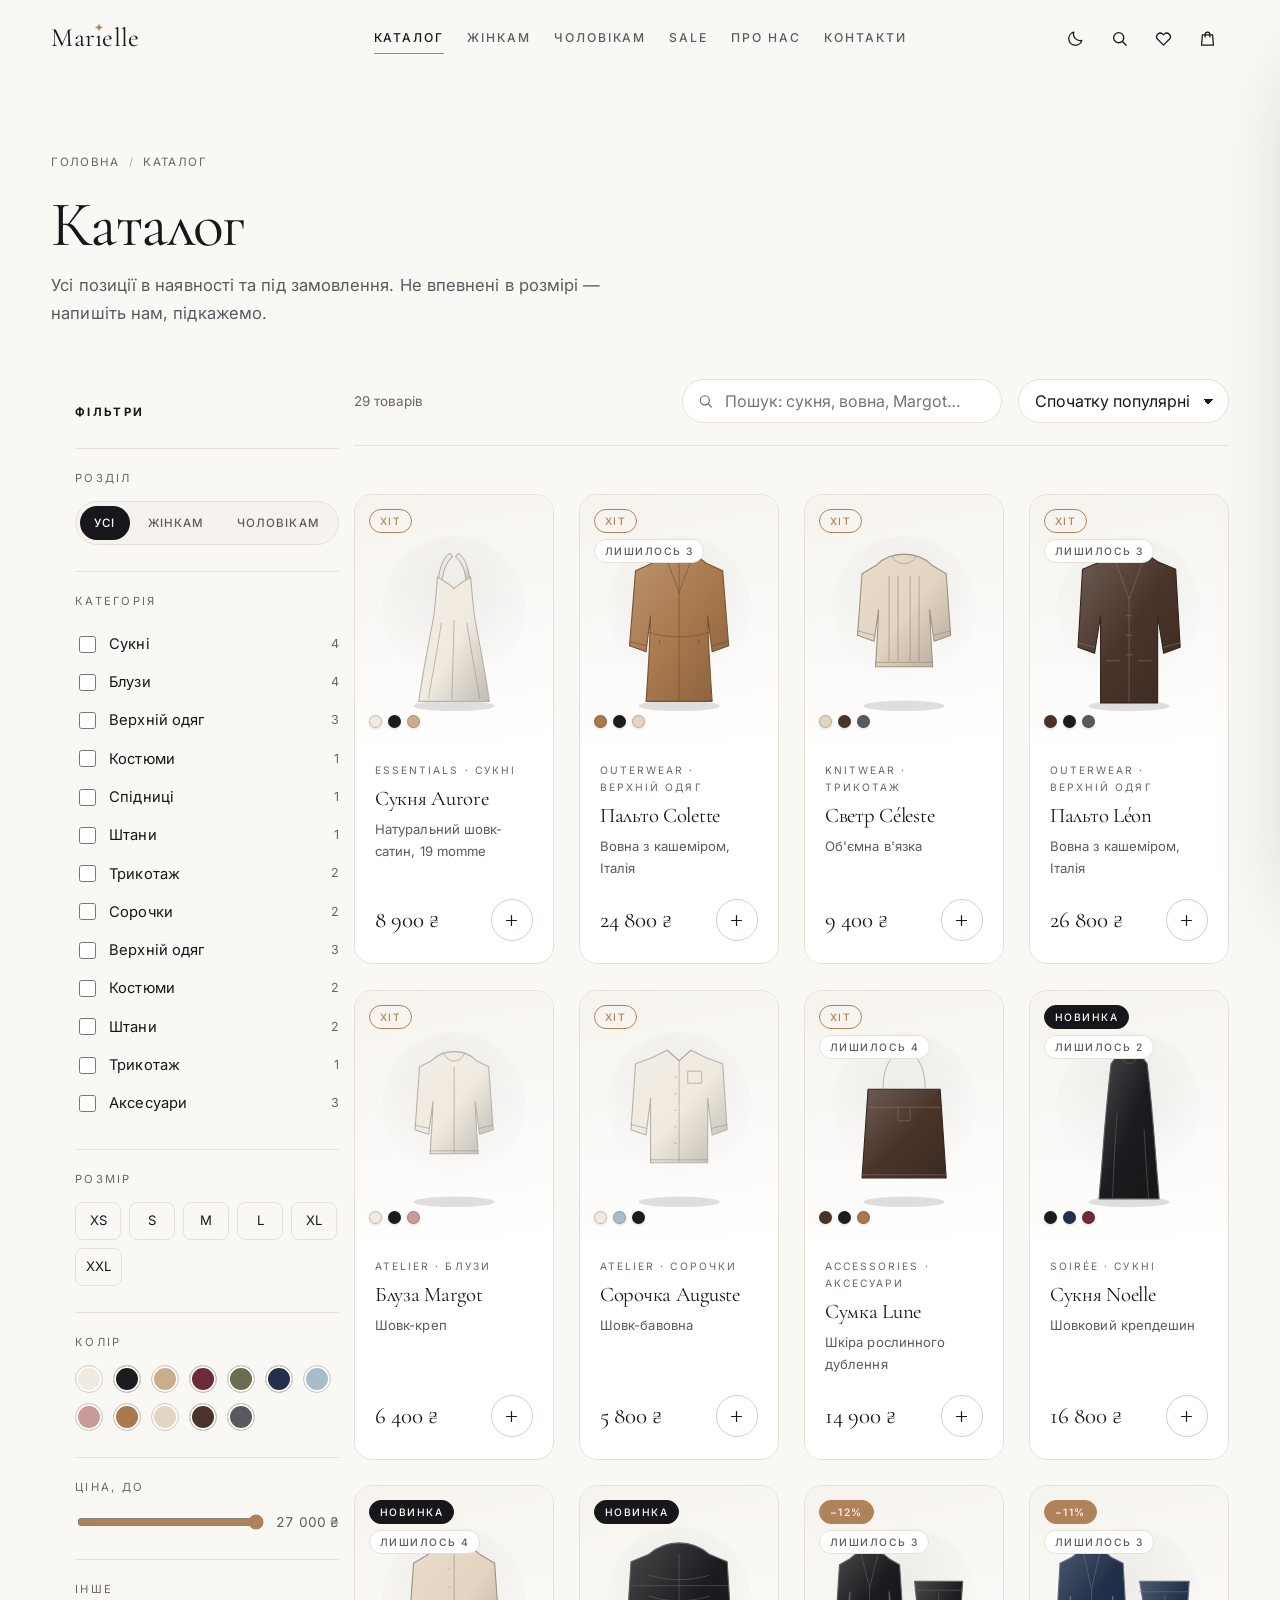
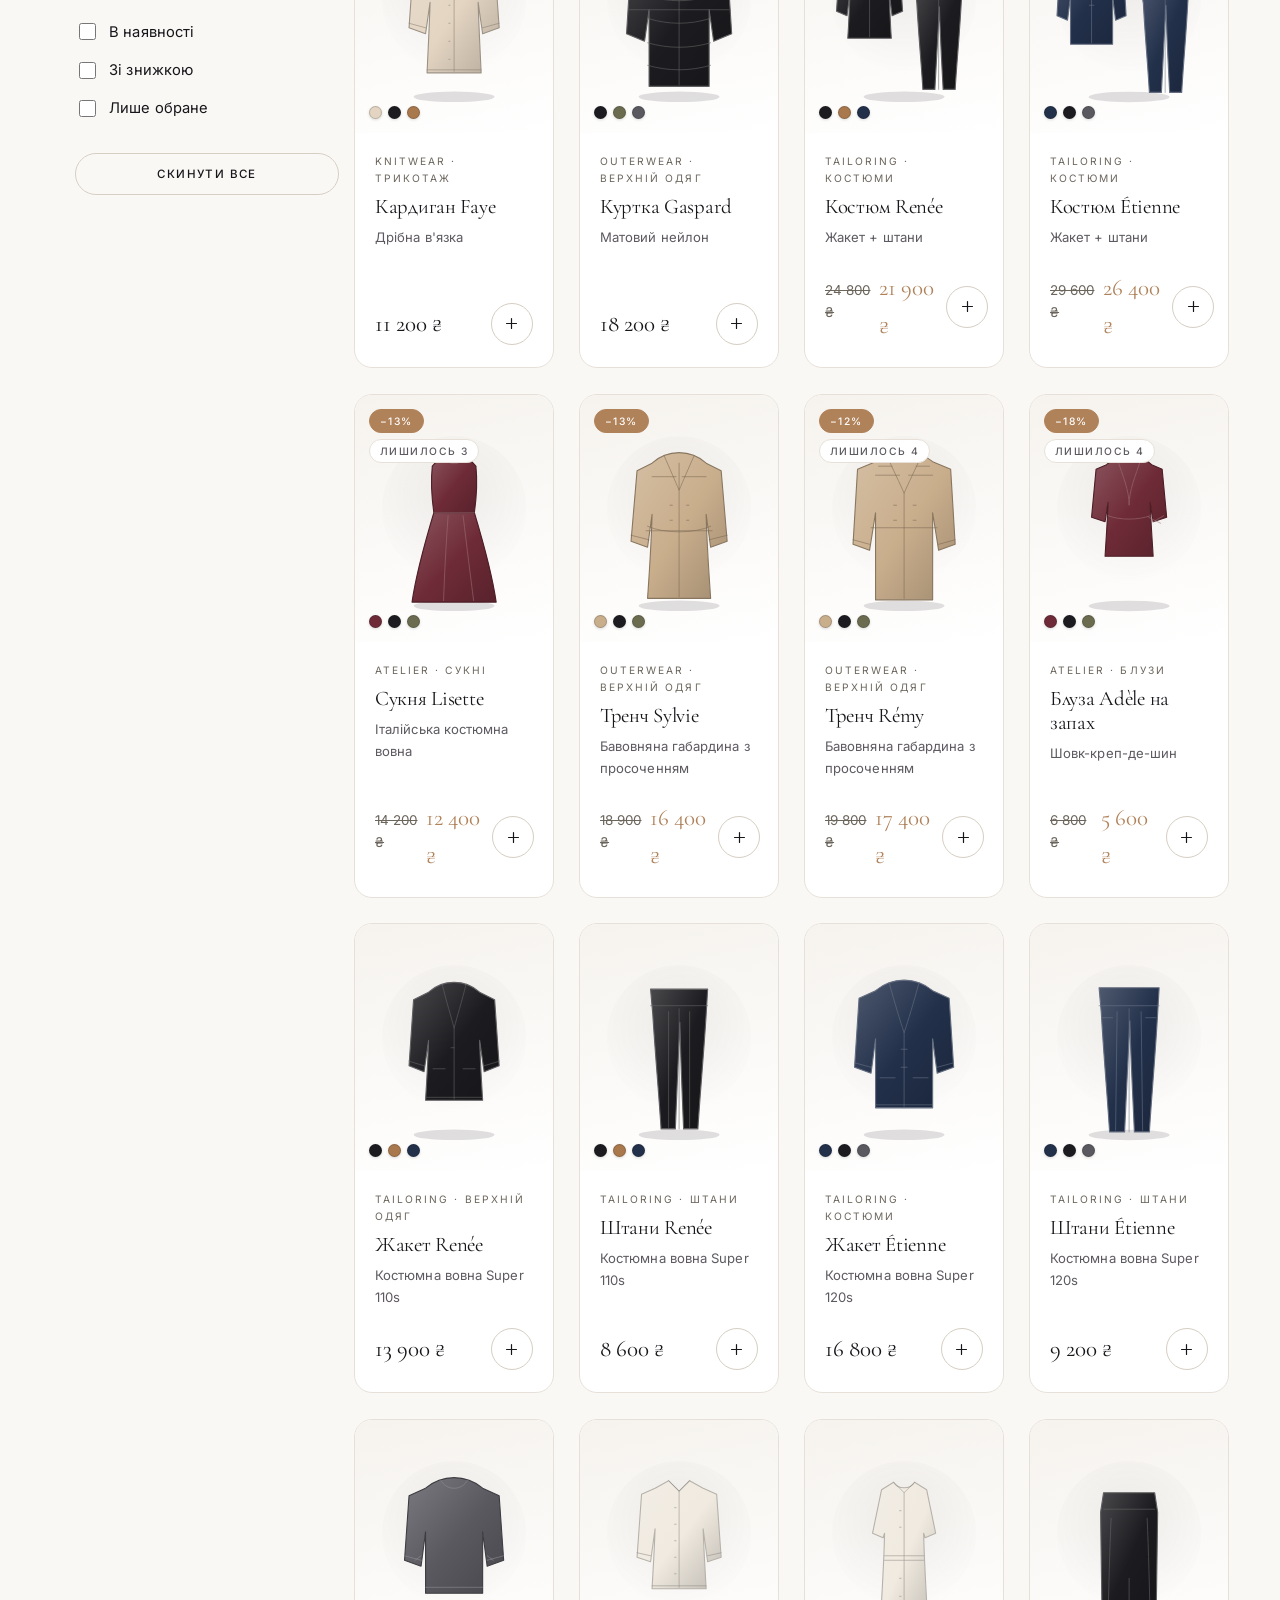
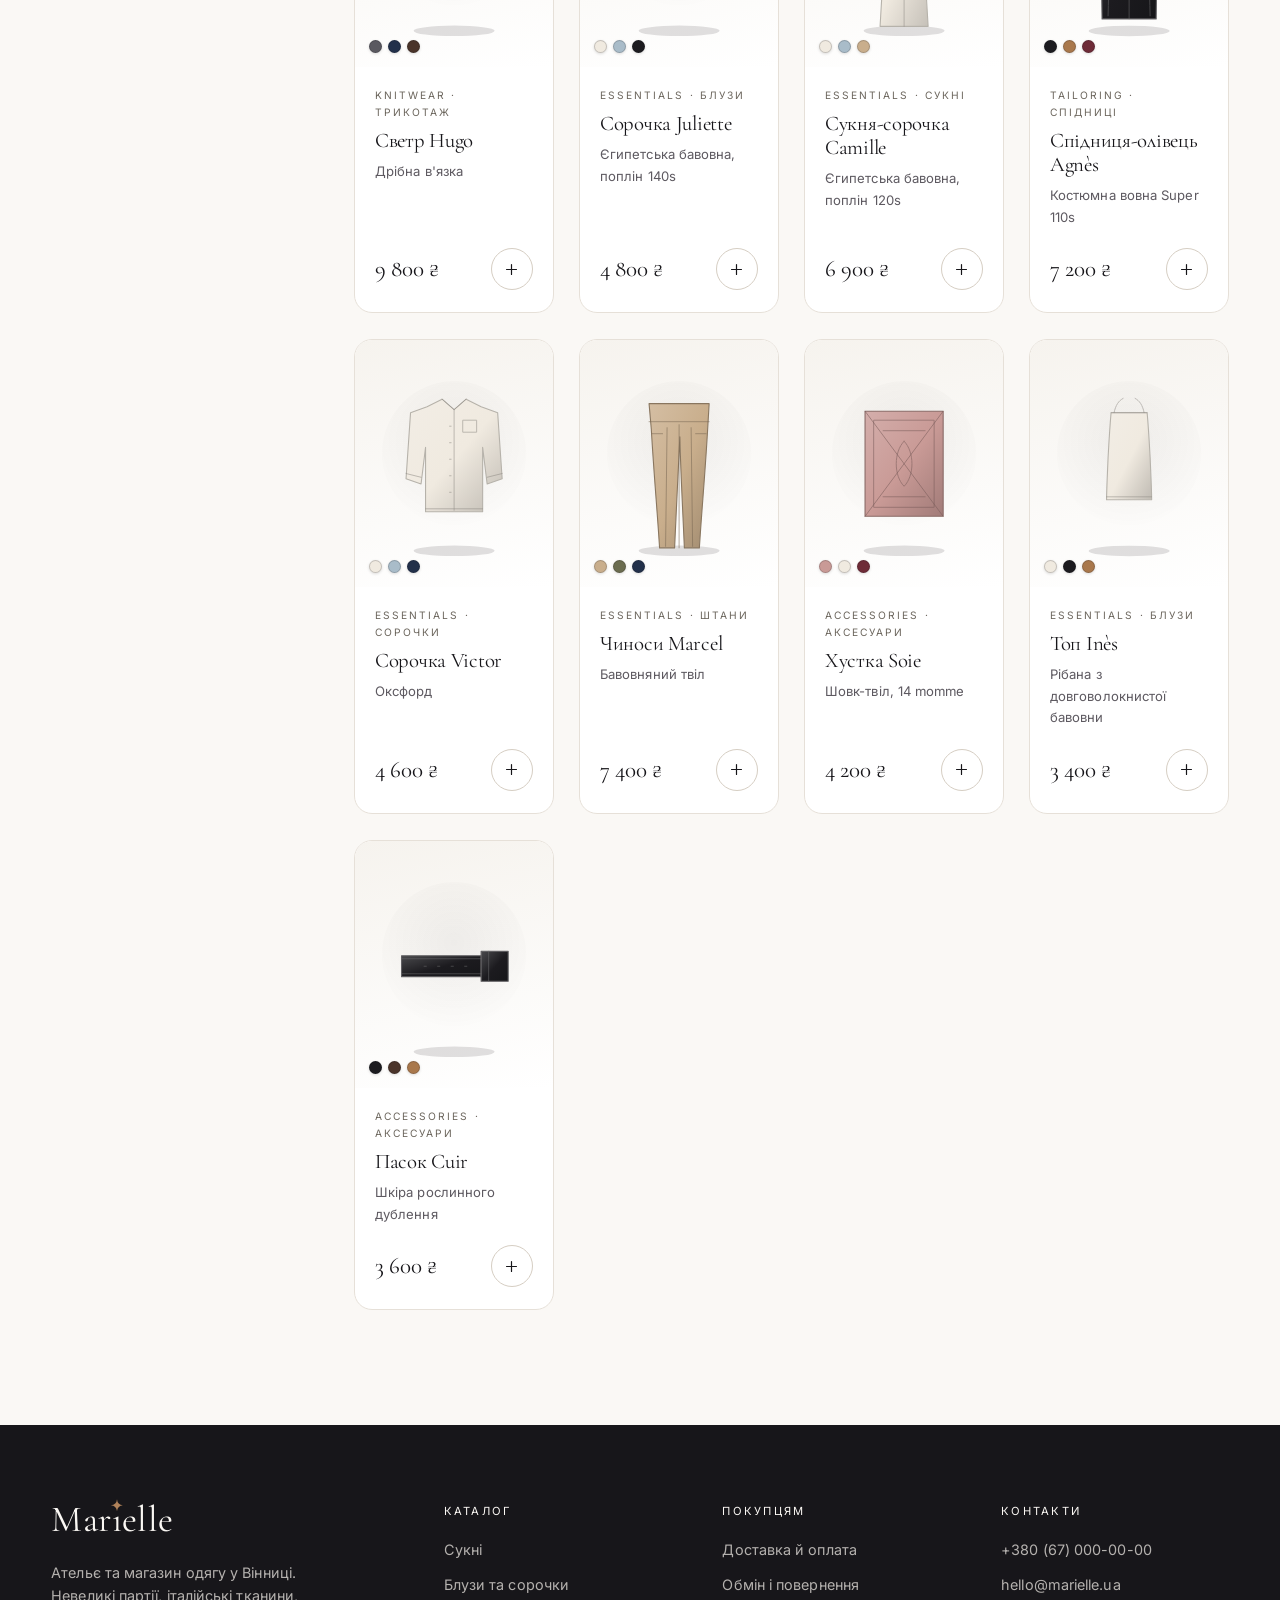
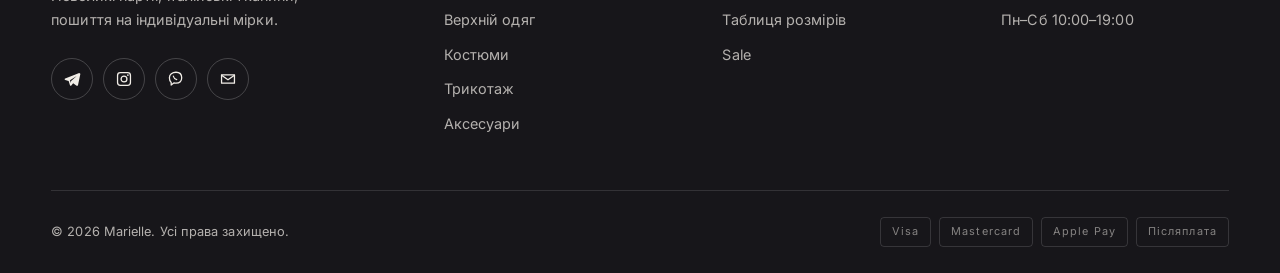
==== commit 712e9420: "Вінниця замість Києва, полоска в героєві, обертання лукбука За зауваженнями власника:  - місто випра" ====
--- a/catalog.html
+++ b/catalog.html
@@ -174,7 +174,7 @@
     <div class="foot__top">
       <div>
         <a class="logo foot__logo" href="index.html"><span>Mar<span class="logo__i">ı<span class="logo__spark"><svg viewBox="0 0 100 100"><use href="#spark"/></svg></span></span>elle</span></a>
-        <p class="foot__about">Ательє та магазин одягу в Києві. Невеликі партії, італійські тканини, пошиття на індивідуальні мірки.</p>
+        <p class="foot__about">Ательє та магазин одягу у Вінниці. Невеликі партії, італійські тканини, пошиття на індивідуальні мірки.</p>
         <div class="foot__soc">
           <a href="https://t.me/marielle_ua" target="_blank" rel="noopener" aria-label="Telegram"><svg><use href="#i-tg"/></svg></a>
           <a href="https://instagram.com/marielle.ua" target="_blank" rel="noopener" aria-label="Instagram"><svg><use href="#i-ig"/></svg></a>
@@ -231,12 +231,17 @@
     <div class="drawer__row"><span>Разом</span><b data-cart-total>0 ₴</b></div>
     <div class="drawer__ship" data-cart-ship></div>
     <button class="btn btn--block" type="button" data-cart-order disabled>Оформити замовлення</button>
-    <p class="drawer__note">Замовлення скопіюється в буфер і відкриється Telegram — залишиться натиснути «Надіслати».</p>
+    <p class="drawer__note" data-cart-hint>Замовлення відкриється у вікні «Поділитися» — оберіть Telegram або Viber, текст уже буде всередині.</p>
+    <div class="drawer__sent" data-cart-sent hidden>
+      <p>Замовлення підготовлено. Ми відповімо протягом робочого дня.</p>
+      <button class="btn btn--ghost btn--sm btn--block" type="button" data-cart-clear>Очистити кошик</button>
+    </div>
   </div>
 </aside>
 
 <script src="js/data.js"></script>
 <script src="js/art.js"></script>
+<script src="js/check.js"></script>
 <script src="js/app.js"></script>
 <script src="js/catalog.js"></script>
 </body>
--- a/css/style.css
+++ b/css/style.css
@@ -97,6 +97,8 @@
 }
 
 body {
+  /* сірий прямокутник під пальцем на Android виглядає неохайно */
+  -webkit-tap-highlight-color: transparent;
   margin: 0;
   background: var(--bg);
   color: var(--text);
@@ -128,17 +130,24 @@
 /* ============================================================
    3. ТИПОГРАФІКА
    ============================================================ */
+/* Трекінг мусить стискатися разом із кеглем: на 96 px ті самі
+   −0.012 em, що й на 20 px, лишають літери розсипаними. Чим
+   більший серіф — тим тісніше він має бути набраний. */
 h1, h2, h3, h4 {
   font-family: var(--ff-display);
   font-weight: 400;
   line-height: 1.08;
-  letter-spacing: -.012em;
   margin: 0 0 .4em;
 }
-h1 { font-size: clamp(3.1rem, 8.4vw, 7.4rem); }
-h2 { font-size: clamp(2.3rem, 5vw, 4.1rem); }
-h3 { font-size: clamp(1.4rem, 2.2vw, 1.95rem); }
-h4 { font-size: clamp(1.15rem, 1.5vw, 1.35rem); }
+h1 { font-size: clamp(3.1rem, 8.4vw, 7.4rem); letter-spacing: -.028em; line-height: 1.02; }
+h2 { font-size: clamp(2.3rem, 5vw, 4.1rem);   letter-spacing: -.021em; line-height: 1.06; }
+h3 { font-size: clamp(1.4rem, 2.2vw, 1.95rem); letter-spacing: -.014em; }
+h4 { font-size: clamp(1.15rem, 1.5vw, 1.35rem); letter-spacing: -.008em; }
+/* на вузькому екрані кегль падає — трекінг має відпустити назад */
+@media (max-width: 720px) {
+  h1 { letter-spacing: -.022em; }
+  h2 { letter-spacing: -.016em; }
+}
 p  { margin: 0 0 1em; }
 p:last-child { margin-bottom: 0; }
 
@@ -334,9 +343,12 @@
 /* ============================================================
    7. ГЕРОЙ
    ============================================================ */
+/* Колонка, а не центрування: службовий рядок стоїть у потоці
+   під вмістом і фізично не може на нього наїхати навіть на
+   низькому екрані. Раніше він був absolute і перекривав кнопки. */
 .hero {
   position: relative; min-height: 100svh;
-  display: flex; align-items: center;
+  display: flex; flex-direction: column;
   padding-top: var(--hdr); overflow: hidden;
   background: var(--bg);
 }
@@ -351,7 +363,11 @@
     radial-gradient(120% 90% at 78% 40%, transparent 30%, var(--bg) 82%),
     linear-gradient(to right, var(--bg) 4%, color-mix(in srgb, var(--bg) 62%, transparent) 40%, transparent 62%);
 }
-.hero__inner { position: relative; z-index: 2; padding-block: clamp(60px, 9vh, 120px); }
+.hero__inner {
+  position: relative; z-index: 2;
+  flex: 1 1 auto; display: flex; align-items: center;
+  padding-block: clamp(48px, 7vh, 110px);
+}
 .hero__content { max-width: min(680px, 54vw); }
 .hero h1 { margin: .22em 0 .3em; text-wrap: balance; }
 .hero h1 em { font-style: italic; color: var(--accent); }
@@ -359,7 +375,7 @@
 .hero__cta { display: flex; flex-wrap: wrap; gap: 14px; align-items: center; }
 
 .hero__meta {
-  position: absolute; left: var(--gut); right: var(--gut); bottom: 26px; z-index: 2;
+  position: relative; z-index: 2; flex: 0 0 auto; margin-bottom: 26px;
   display: flex; align-items: center; justify-content: space-between; gap: 16px 24px;
   flex-wrap: wrap;
   padding-top: 20px; border-top: 1px solid var(--border);
@@ -633,7 +649,8 @@
 }
 .look__ring {
   position: absolute; inset: 0; transform-style: preserve-3d;
-  transition: transform .82s cubic-bezier(.22,.61,.36,1);
+  transition: transform .6s cubic-bezier(.3,.7,.3,1);
+  will-change: transform;
 }
 .look__ring.is-drag { transition: none; }
 .look__cell {
@@ -644,10 +661,13 @@
   background: var(--surface); border: 1px solid var(--border); border-radius: var(--r-l);
   overflow: hidden; backface-visibility: hidden;
   box-shadow: var(--shadow-1);
-  transition: box-shadow var(--t), border-color var(--t), filter var(--t);
-  filter: brightness(.9) saturate(.85);
-}
-.look__cell.is-front { filter: none; box-shadow: var(--shadow-3); border-color: var(--accent); }
+  /* filter анімувати дорого — на кожному кадрі обертання браузер
+     перемальовував би всі вісім карток. Гасимо opacity, вона
+     рахується на відеокарті. */
+  transition: box-shadow var(--t), border-color var(--t), opacity var(--t);
+  opacity: .58;
+}
+.look__cell.is-front { opacity: 1; box-shadow: var(--shadow-3); border-color: var(--accent); }
 .look__art { position: absolute; inset: 3% 10% 21%; display: grid; place-items: center; }
 .look__art .art { width: 100%; height: 100%; }
 .look__cap {
@@ -831,6 +851,12 @@
   width: 100%; min-height: 128px; margin: 14px 0; padding: 14px;
   background: var(--bg); border: 1px solid var(--border); border-radius: var(--r-m);
   font-size: .84rem; font-family: var(--ff-ui); resize: vertical;
+}
+/* Safari на iPhone сам наближає сторінку, коли фокус потрапляє в поле
+   з текстом дрібнішим за 16 px. Тому на дотикових екранах — рівно 16. */
+@media (hover: none) {
+  .form__ok textarea, .field input, .field textarea, .field select,
+  .search input, .sort, .news__form input { font-size: 16px; }
 }
 .form__send { display: flex; gap: 10px; flex-wrap: wrap; }
 
@@ -902,6 +928,13 @@
 .drawer__row b { font-family: var(--ff-display); font-size: 1.6rem; font-weight: 400; }
 .drawer__ship { font-size: .8rem; color: var(--accent); }
 .drawer__note { font-size: .74rem; color: var(--text-3); text-align: center; }
+.drawer__sent {
+  display: grid; gap: 12px; padding: 16px;
+  border: 1px solid var(--accent); border-radius: var(--r-m);
+  background: color-mix(in srgb, var(--accent) 7%, transparent);
+  animation: pop .4s cubic-bezier(.2,.9,.3,1.2);
+}
+.drawer__sent p { font-size: .86rem; color: var(--text-2); }
 .drawer__empty { padding: 72px 16px; text-align: center; color: var(--text-3); display: grid; gap: 18px; justify-items: center; }
 .drawer__empty svg { width: 46px; height: 46px; opacity: .45; }
 
@@ -1031,6 +1064,10 @@
   border: 1px solid var(--border);
   display: grid; place-items: center; perspective: 1200px;
   cursor: grab;
+  /* пальцем: по вертикалі сторінка гортається, по горизонталі
+     річ обертається — без цього браузер з'їдав би обидва жести */
+  touch-action: pan-y;
+  -webkit-user-select: none; user-select: none;
 }
 .pdp__stage:active { cursor: grabbing; }
 .pdp__stage .art { width: 74%; transition: transform var(--t); transform-style: preserve-3d; }
@@ -1150,9 +1187,9 @@
   .nav { display: none; }
   .burger { display: inline-grid; }
   .hero { display: flex; flex-direction: column; align-items: stretch; min-height: auto; padding-block: calc(var(--hdr) + 40px) 90px; }
-  .hero__inner { order: 1; }
+  .hero__inner { order: 1; flex: none; display: block; padding-block: 0; }
   .hero__stage { order: 2; position: relative; right: auto; top: auto; transform: none; width: 100%; max-width: 520px; margin: 30px auto 0; }
-  .hero__meta  { order: 3; position: static; margin-top: 44px; }
+  .hero__meta  { order: 3; position: static; margin: 44px 0 0; }
   .hero__content { max-width: none; }
   .hero__veil { background: linear-gradient(to bottom, transparent, var(--bg) 88%); }
   .about { grid-template-columns: 1fr; }
@@ -1180,6 +1217,14 @@
     position: sticky; bottom: 0; z-index: 2; margin-top: 4px;
   }
   .filters::after { content: ''; display: block; height: env(safe-area-inset-bottom, 0px); }
+}
+
+/* планшет у книжковій орієнтації: три колонки тут уже тиснуть,
+   дві дають картці нормальний розмір */
+@media (max-width: 900px) {
+  .grid, .grid--3 { grid-template-columns: repeat(2, 1fr); }
+  .look__stage { height: clamp(360px, 58vw, 520px); }
+  .about__art { max-width: 380px; }
 }
 
 /* телефон */
@@ -1253,7 +1298,10 @@
 body.tv-mode .card__title { font-size: 1.6rem; }
 body.tv-mode .icon-btn { width: 54px; height: 54px; }
 body.tv-mode .icon-btn svg { width: 24px; height: 24px; }
-/* на ТВ фокус має бути помітним з дивана */
+/* На ТВ фокус має бути помітним з дивана. Тут навмисно :focus,
+   а не тільки :focus-visible — миші на телевізорі немає, тому
+   зайвих рамок від кліків не буде, а загубити фокус не можна. */
+body.tv-mode :focus,
 body.tv-mode :focus-visible {
   outline: 4px solid var(--accent); outline-offset: 5px;
   box-shadow: 0 0 0 10px color-mix(in srgb, var(--accent) 22%, transparent);
